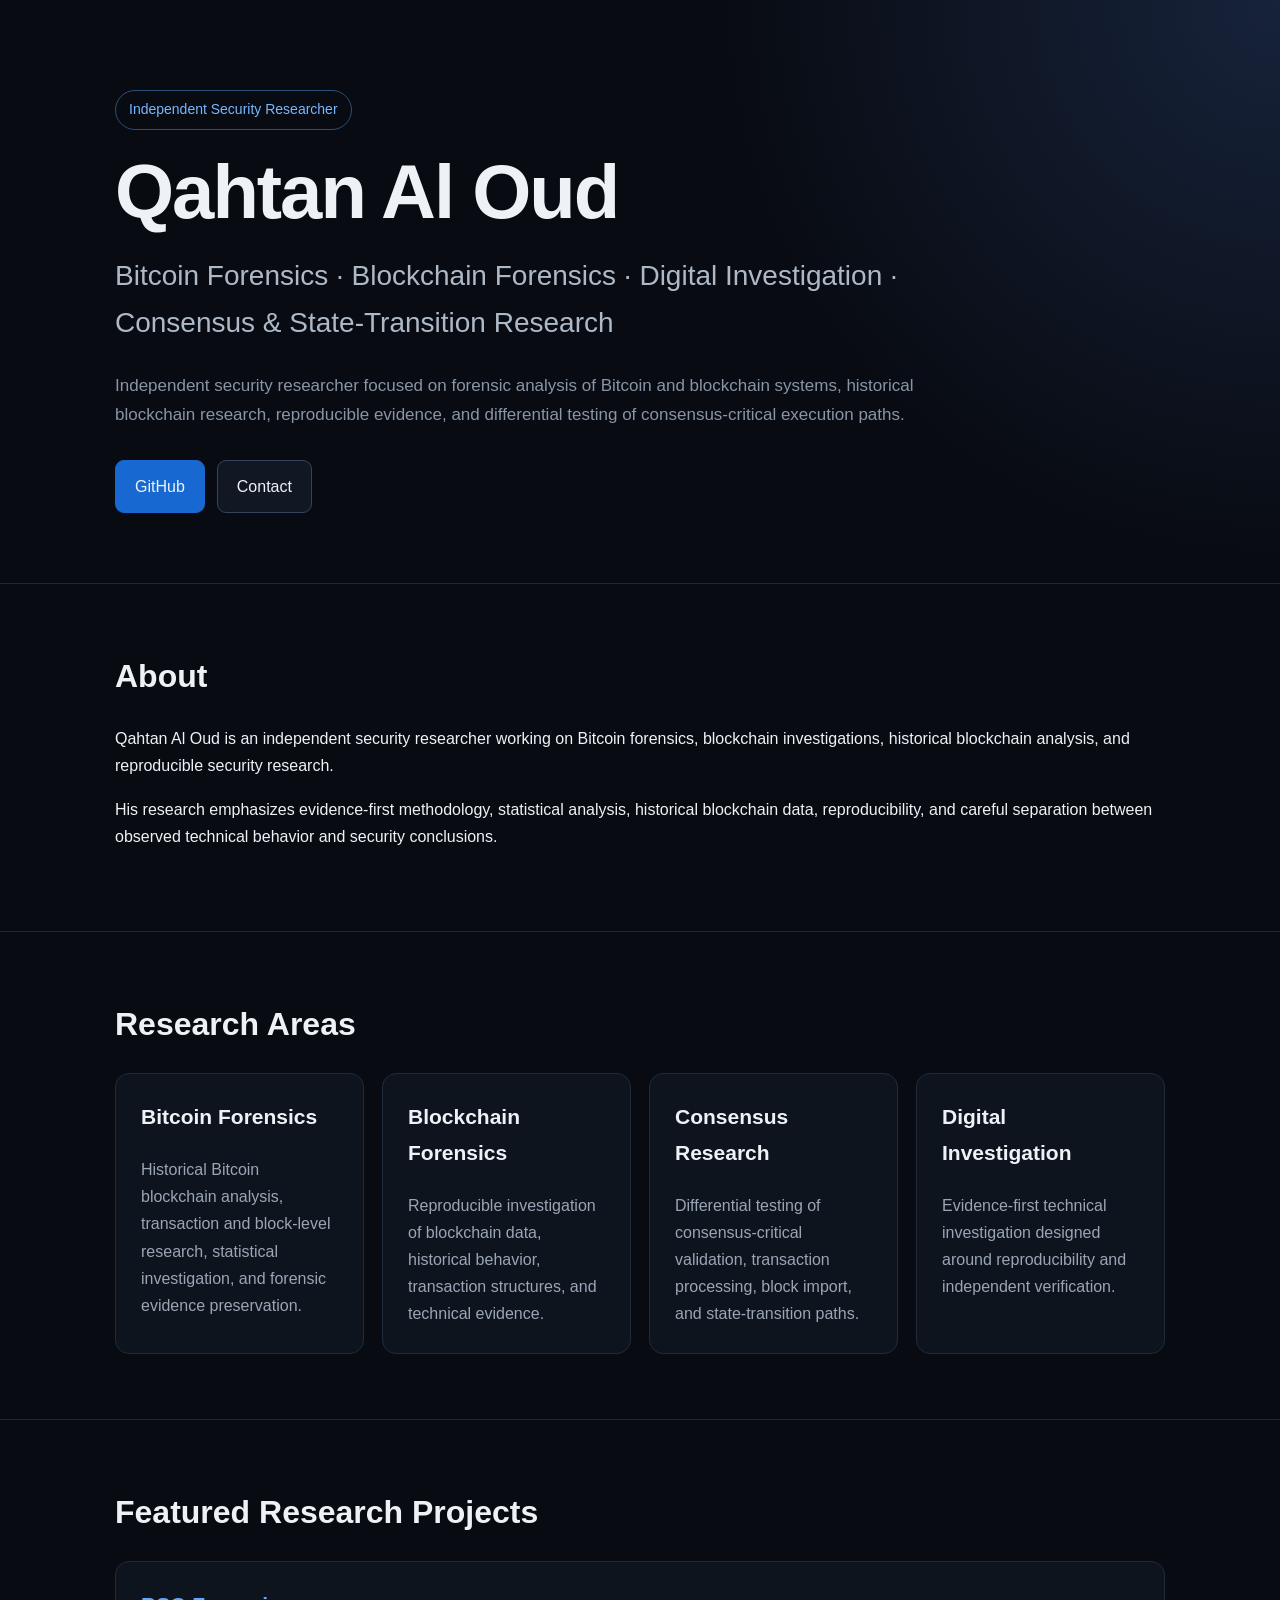
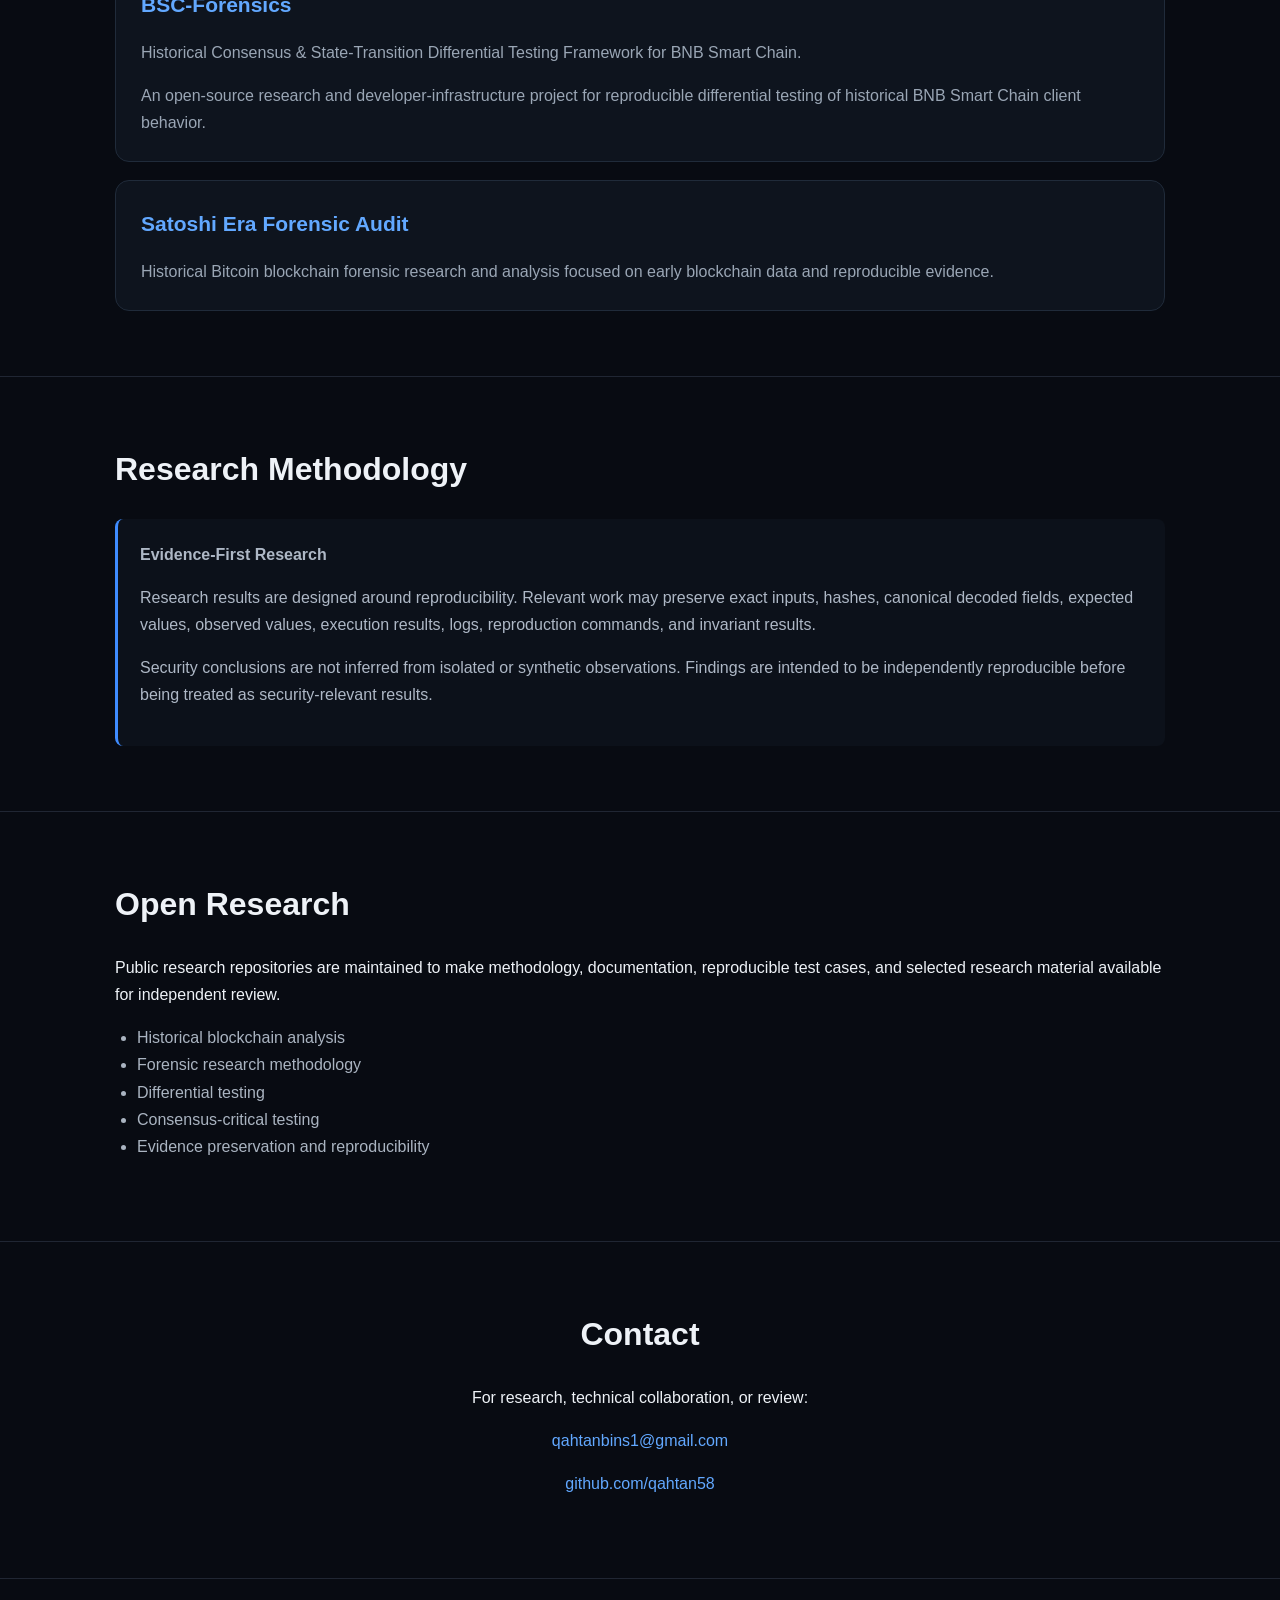
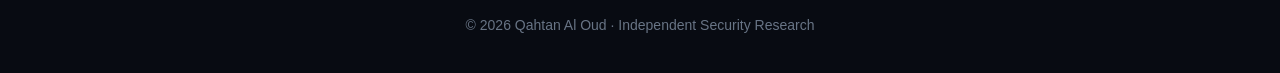
==== index.html @ cbed6f01 "Create index.html" ====
<!DOCTYPE html>
<html lang="en">
<head>
  <meta charset="UTF-8">
  <meta name="viewport" content="width=device-width, initial-scale=1.0">

  <title>Qahtan Al Oud | Independent Security Researcher</title>

  <meta name="description" content="Qahtan Al Oud is an independent security researcher focused on Bitcoin forensics, blockchain investigations, historical blockchain analysis, and consensus and state-transition research.">

  <meta name="author" content="Qahtan Al Oud">

  <link rel="canonical" href="https://qahtan58.github.io/">

  <meta property="og:title" content="Qahtan Al Oud | Security Researcher">
  <meta property="og:description" content="Independent security researcher focused on Bitcoin and blockchain forensics, historical blockchain analysis, and consensus research.">
  <meta property="og:type" content="profile">
  <meta property="og:url" content="https://qahtan58.github.io/">

  <script type="application/ld+json">
  {
    "@context": "https://schema.org",
    "@type": "ProfilePage",
    "mainEntity": {
      "@type": "Person",
      "name": "Qahtan Al Oud",
      "alternateName": "Qahtan Al Oud",
      "jobTitle": "Independent Security Researcher",
      "description": "Independent security researcher focused on Bitcoin forensics, blockchain investigations, historical blockchain analysis, and consensus and state-transition research.",
      "url": "https://qahtan58.github.io/",
      "email": "mailto:qahtanbins1@gmail.com",
      "sameAs": [
        "https://github.com/qahtan58"
      ]
    }
  }
  </script>

  <style>
    * {
      box-sizing: border-box;
    }

    html {
      scroll-behavior: smooth;
    }

    body {
      margin: 0;
      font-family: Arial, Helvetica, sans-serif;
      background: #080b12;
      color: #eef2f7;
      line-height: 1.7;
    }

    a {
      color: #62a8ff;
      text-decoration: none;
    }

    a:hover {
      text-decoration: underline;
    }

    .container {
      width: min(1050px, 92%);
      margin: auto;
    }

    header {
      padding: 90px 0 70px;
      border-bottom: 1px solid #202633;
      background:
        radial-gradient(circle at top right, #17233b 0, transparent 40%),
        #080b12;
    }

    .tag {
      display: inline-block;
      padding: 7px 13px;
      border: 1px solid #2d4f77;
      border-radius: 999px;
      color: #78b7ff;
      font-size: 14px;
      margin-bottom: 22px;
    }

    h1 {
      font-size: clamp(42px, 8vw, 76px);
      line-height: 1.05;
      margin: 0 0 20px;
      letter-spacing: -2px;
    }

    .subtitle {
      font-size: clamp(20px, 3vw, 28px);
      color: #aeb9c8;
      max-width: 850px;
      margin-bottom: 25px;
    }

    .intro {
      max-width: 800px;
      color: #8995a6;
      font-size: 17px;
    }

    .buttons {
      display: flex;
      flex-wrap: wrap;
      gap: 12px;
      margin-top: 30px;
    }

    .button {
      display: inline-block;
      padding: 12px 19px;
      border-radius: 9px;
      border: 1px solid #34445b;
      background: #111824;
      color: #eef2f7;
      text-decoration: none;
    }

    .button.primary {
      background: #1769d1;
      border-color: #1769d1;
    }

    section {
      padding: 65px 0;
      border-bottom: 1px solid #202633;
    }

    h2 {
      font-size: 32px;
      margin-top: 0;
      margin-bottom: 22px;
    }

    .grid {
      display: grid;
      grid-template-columns: repeat(auto-fit, minmax(240px, 1fr));
      gap: 18px;
    }

    .card {
      background: #0e141e;
      border: 1px solid #202b3a;
      border-radius: 14px;
      padding: 25px;
    }

    .card h3 {
      margin-top: 0;
      font-size: 21px;
    }

    .card p {
      color: #9aa6b5;
      margin-bottom: 0;
    }

    .project {
      margin-bottom: 18px;
    }

    .project:last-child {
      margin-bottom: 0;
    }

    .project h3 {
      margin-bottom: 7px;
    }

    .project p {
      color: #9aa6b5;
    }

    ul {
      color: #aab4c1;
      padding-left: 22px;
    }

    .methodology {
      background: #0c111a;
      border-left: 3px solid #3f8cff;
      padding: 22px;
      border-radius: 8px;
      color: #aeb8c6;
    }

    .contact {
      text-align: center;
    }

    footer {
      padding: 35px 0;
      text-align: center;
      color: #687485;
      font-size: 14px;
    }

    @media (max-width: 600px) {
      header {
        padding: 65px 0 50px;
      }

      section {
        padding: 48px 0;
      }

      h2 {
        font-size: 27px;
      }
    }
  </style>
</head>

<body>

<header>
  <div class="container">

    <span class="tag">Independent Security Researcher</span>

    <h1>Qahtan Al Oud</h1>

    <div class="subtitle">
      Bitcoin Forensics · Blockchain Forensics · Digital Investigation
      · Consensus & State-Transition Research
    </div>

    <p class="intro">
      Independent security researcher focused on forensic analysis of
      Bitcoin and blockchain systems, historical blockchain research,
      reproducible evidence, and differential testing of
      consensus-critical execution paths.
    </p>

    <div class="buttons">
      <a class="button primary"
         href="https://github.com/qahtan58"
         target="_blank">
        GitHub
      </a>

      <a class="button"
         href="mailto:qahtanbins1@gmail.com">
        Contact
      </a>
    </div>

  </div>
</header>

<section>
  <div class="container">

    <h2>About</h2>

    <p>
      Qahtan Al Oud is an independent security researcher working on
      Bitcoin forensics, blockchain investigations, historical blockchain
      analysis, and reproducible security research.
    </p>

    <p>
      His research emphasizes evidence-first methodology, statistical
      analysis, historical blockchain data, reproducibility, and careful
      separation between observed technical behavior and security
      conclusions.
    </p>

  </div>
</section>

<section>
  <div class="container">

    <h2>Research Areas</h2>

    <div class="grid">

      <div class="card">
        <h3>Bitcoin Forensics</h3>
        <p>
          Historical Bitcoin blockchain analysis, transaction and
          block-level research, statistical investigation, and forensic
          evidence preservation.
        </p>
      </div>

      <div class="card">
        <h3>Blockchain Forensics</h3>
        <p>
          Reproducible investigation of blockchain data, historical
          behavior, transaction structures, and technical evidence.
        </p>
      </div>

      <div class="card">
        <h3>Consensus Research</h3>
        <p>
          Differential testing of consensus-critical validation,
          transaction processing, block import, and state-transition paths.
        </p>
      </div>

      <div class="card">
        <h3>Digital Investigation</h3>
        <p>
          Evidence-first technical investigation designed around
          reproducibility and independent verification.
        </p>
      </div>

    </div>

  </div>
</section>

<section>
  <div class="container">

    <h2>Featured Research Projects</h2>

    <div class="card project">
      <h3>
        <a href="https://github.com/qahtan58/BSC-Forensics"
           target="_blank">
          BSC-Forensics
        </a>
      </h3>

      <p>
        Historical Consensus & State-Transition Differential Testing
        Framework for BNB Smart Chain.
      </p>

      <p>
        An open-source research and developer-infrastructure project for
        reproducible differential testing of historical BNB Smart Chain
        client behavior.
      </p>
    </div>

    <div class="card project">
      <h3>
        <a href="https://github.com/qahtan58/satoshi-era-forensic-audit"
           target="_blank">
          Satoshi Era Forensic Audit
        </a>
      </h3>

      <p>
        Historical Bitcoin blockchain forensic research and analysis
        focused on early blockchain data and reproducible evidence.
      </p>
    </div>

  </div>
</section>

<section>
  <div class="container">

    <h2>Research Methodology</h2>

    <div class="methodology">
      <strong>Evidence-First Research</strong>

      <p>
        Research results are designed around reproducibility. Relevant
        work may preserve exact inputs, hashes, canonical decoded fields,
        expected values, observed values, execution results, logs,
        reproduction commands, and invariant results.
      </p>

      <p>
        Security conclusions are not inferred from isolated or synthetic
        observations. Findings are intended to be independently
        reproducible before being treated as security-relevant results.
      </p>
    </div>

  </div>
</section>

<section>
  <div class="container">

    <h2>Open Research</h2>

    <p>
      Public research repositories are maintained to make methodology,
      documentation, reproducible test cases, and selected research
      material available for independent review.
    </p>

    <ul>
      <li>Historical blockchain analysis</li>
      <li>Forensic research methodology</li>
      <li>Differential testing</li>
      <li>Consensus-critical testing</li>
      <li>Evidence preservation and reproducibility</li>
    </ul>

  </div>
</section>

<section>
  <div class="container contact">

    <h2>Contact</h2>

    <p>
      For research, technical collaboration, or review:
    </p>

    <p>
      <a href="mailto:qahtanbins1@gmail.com">
        qahtanbins1@gmail.com
      </a>
    </p>

    <p>
      <a href="https://github.com/qahtan58" target="_blank">
        github.com/qahtan58
      </a>
    </p>

  </div>
</section>

<footer>
  © 2026 Qahtan Al Oud · Independent Security Research
</footer>

</body>
</html>
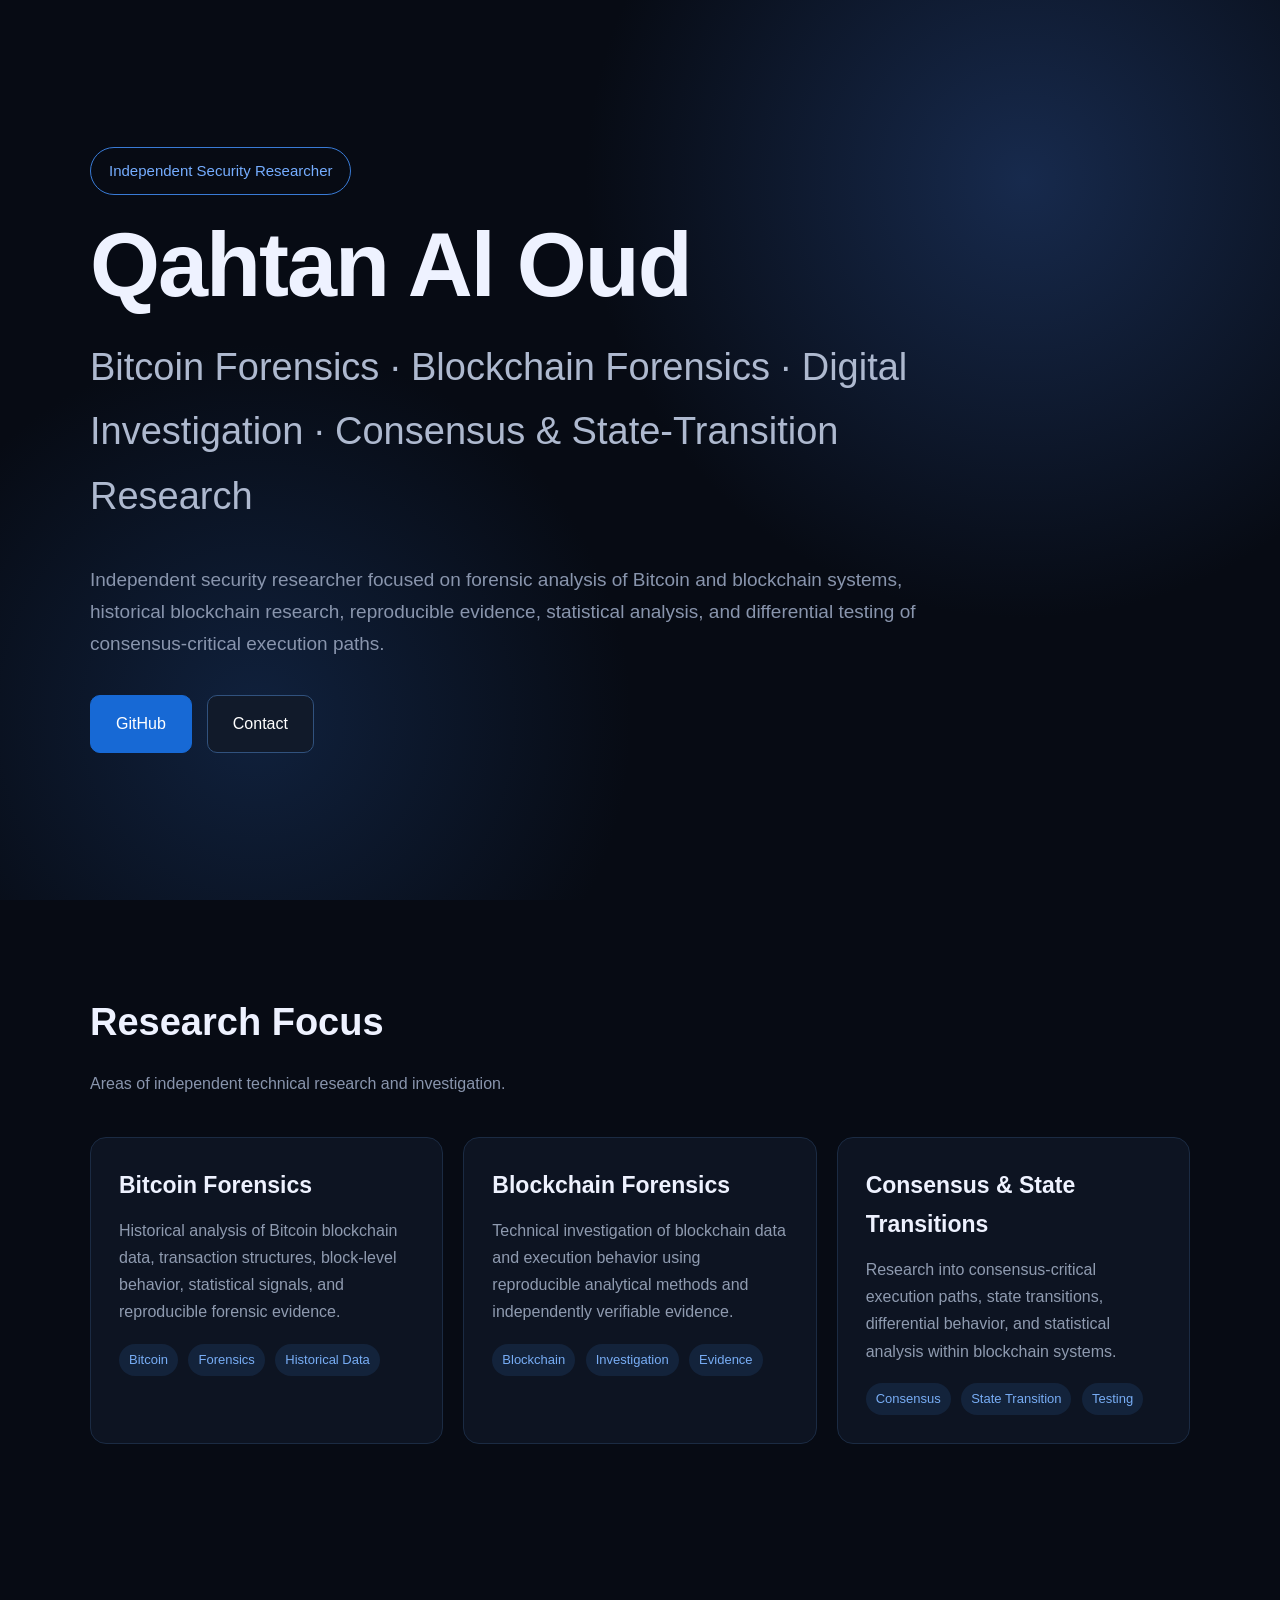
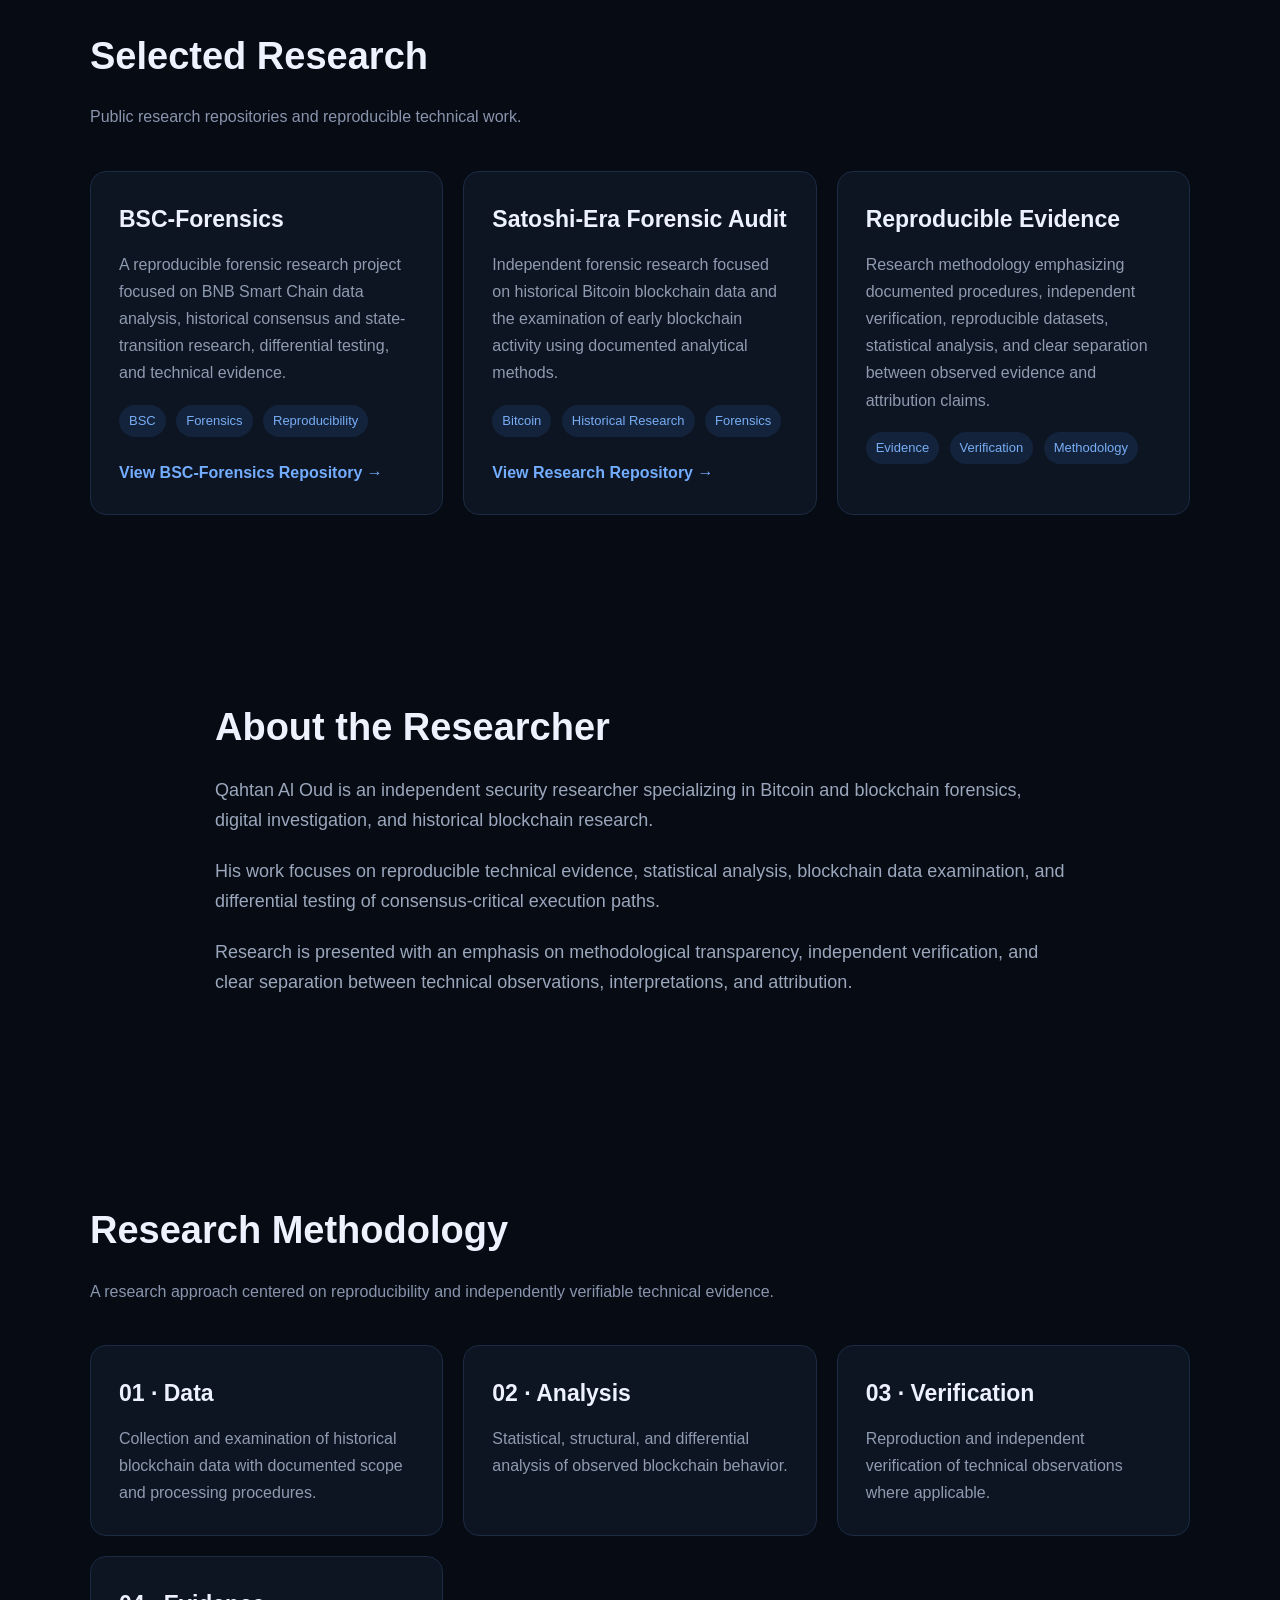
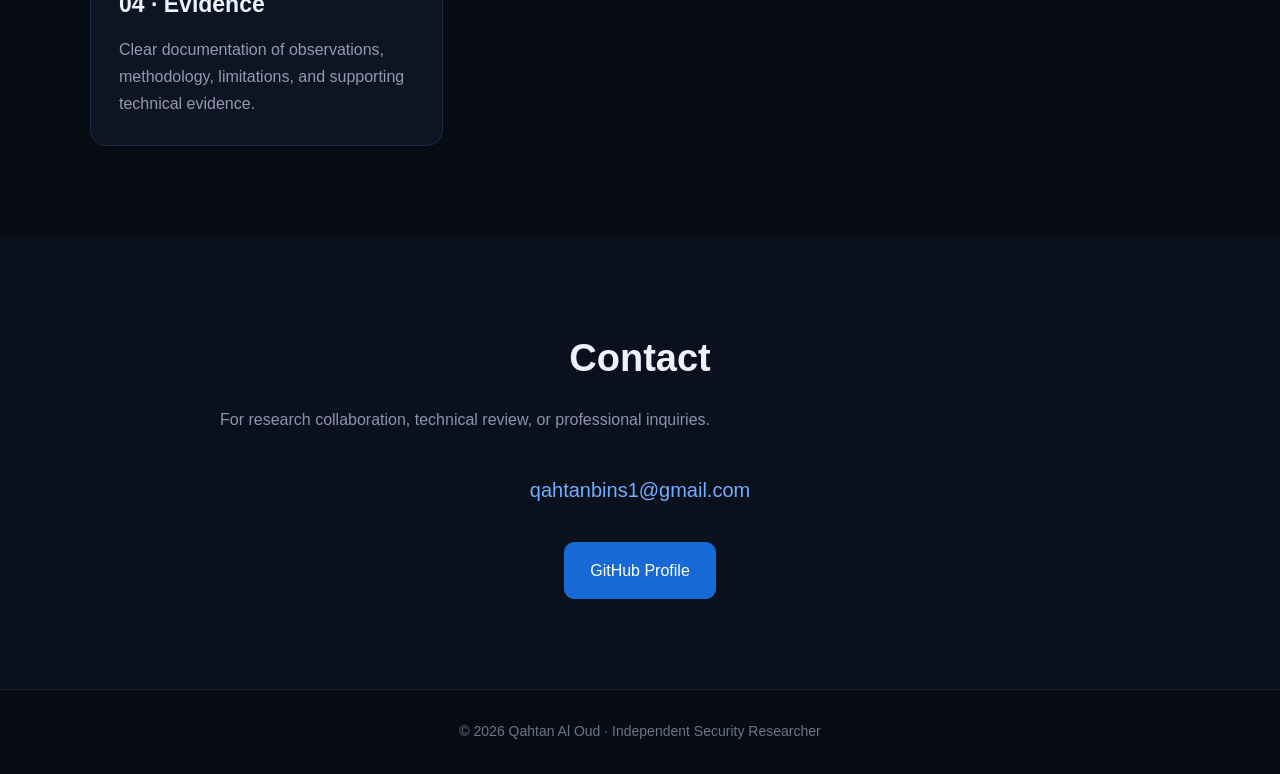
==== commit 8ec82c83: "Update index.html" ====
--- a/index.html
+++ b/index.html
@@ -1,441 +1,797 @@
 <!DOCTYPE html>
 <html lang="en">
 <head>
-  <meta charset="UTF-8">
-  <meta name="viewport" content="width=device-width, initial-scale=1.0">
-
-  <title>Qahtan Al Oud | Independent Security Researcher</title>
-
-  <meta name="description" content="Qahtan Al Oud is an independent security researcher focused on Bitcoin forensics, blockchain investigations, historical blockchain analysis, and consensus and state-transition research.">
-
-  <meta name="author" content="Qahtan Al Oud">
-
-  <link rel="canonical" href="https://qahtan58.github.io/">
-
-  <meta property="og:title" content="Qahtan Al Oud | Security Researcher">
-  <meta property="og:description" content="Independent security researcher focused on Bitcoin and blockchain forensics, historical blockchain analysis, and consensus research.">
-  <meta property="og:type" content="profile">
-  <meta property="og:url" content="https://qahtan58.github.io/">
-
-  <script type="application/ld+json">
-  {
-    "@context": "https://schema.org",
-    "@type": "ProfilePage",
-    "mainEntity": {
-      "@type": "Person",
-      "name": "Qahtan Al Oud",
-      "alternateName": "Qahtan Al Oud",
-      "jobTitle": "Independent Security Researcher",
-      "description": "Independent security researcher focused on Bitcoin forensics, blockchain investigations, historical blockchain analysis, and consensus and state-transition research.",
-      "url": "https://qahtan58.github.io/",
-      "email": "mailto:qahtanbins1@gmail.com",
-      "sameAs": [
-        "https://github.com/qahtan58"
-      ]
+<meta charset="UTF-8">
+<meta name="viewport" content="width=device-width, initial-scale=1.0">
+
+<title>Qahtan Al Oud | Independent Security Researcher</title>
+
+<meta name="description"
+content="Qahtan Al Oud is an independent security researcher focused on Bitcoin forensics, blockchain forensics, digital investigation, historical blockchain research, reproducible evidence, and consensus-critical analysis.">
+
+<meta name="keywords"
+content="Qahtan Al Oud, Qahtan, Bitcoin forensics, blockchain forensics, Bitcoin research, blockchain investigation, BSC forensics, digital investigation, security researcher">
+
+<meta name="author" content="Qahtan Al Oud">
+
+<link rel="canonical" href="https://qahtan58.github.io/">
+
+<meta property="og:title"
+content="Qahtan Al Oud | Independent Security Researcher">
+
+<meta property="og:description"
+content="Bitcoin Forensics · Blockchain Forensics · Digital Investigation · Consensus & State-Transition Research">
+
+<meta property="og:type" content="profile">
+
+<meta property="og:url"
+content="https://qahtan58.github.io/">
+
+<meta name="twitter:card" content="summary">
+
+<style>
+
+* {
+    box-sizing: border-box;
+    margin: 0;
+    padding: 0;
+}
+
+html {
+    scroll-behavior: smooth;
+}
+
+body {
+    font-family: Arial, Helvetica, sans-serif;
+    background: #070b14;
+    color: #eef2ff;
+    line-height: 1.7;
+}
+
+a {
+    color: inherit;
+}
+
+.container {
+    width: min(1100px, 92%);
+    margin: auto;
+}
+
+/* HERO */
+
+header {
+    min-height: 100vh;
+    display: flex;
+    align-items: center;
+
+    background:
+        radial-gradient(
+            circle at 80% 20%,
+            #172a4d 0%,
+            transparent 35%
+        ),
+        radial-gradient(
+            circle at 20% 80%,
+            #10213d 0%,
+            transparent 30%
+        ),
+        #070b14;
+}
+
+.badge {
+    display: inline-block;
+
+    padding: 10px 18px;
+
+    border: 1px solid #397bd6;
+    border-radius: 30px;
+
+    color: #75adff;
+
+    margin-bottom: 25px;
+
+    font-size: 15px;
+}
+
+h1 {
+    font-size: clamp(48px, 9vw, 90px);
+    line-height: 1;
+    margin-bottom: 25px;
+    letter-spacing: -2px;
+}
+
+.hero-title {
+    font-size: clamp(22px, 4vw, 38px);
+    color: #aeb9cf;
+    max-width: 900px;
+    margin-bottom: 35px;
+}
+
+.hero-text {
+    font-size: 19px;
+    color: #8995ad;
+    max-width: 850px;
+}
+
+.buttons {
+    display: flex;
+    gap: 15px;
+    margin-top: 35px;
+    flex-wrap: wrap;
+}
+
+.btn {
+    display: inline-block;
+
+    text-decoration: none;
+
+    padding: 14px 25px;
+
+    border-radius: 10px;
+
+    border: 1px solid #31527e;
+
+    color: white;
+
+    background: #111a2a;
+
+    transition: 0.2s;
+}
+
+.btn:hover {
+    transform: translateY(-2px);
+    border-color: #4d8fe8;
+}
+
+.btn.primary {
+    background: #1769d5;
+    border-color: #1769d5;
+}
+
+/* SECTIONS */
+
+section {
+    padding: 90px 0;
+}
+
+.section-title {
+    font-size: 38px;
+    margin-bottom: 15px;
+}
+
+.section-subtitle {
+    color: #8995ad;
+    margin-bottom: 40px;
+    max-width: 750px;
+}
+
+/* GRID */
+
+.grid {
+    display: grid;
+
+    grid-template-columns:
+        repeat(auto-fit, minmax(280px, 1fr));
+
+    gap: 20px;
+}
+
+.card {
+    background: #0d1422;
+
+    border: 1px solid #1b2b43;
+
+    border-radius: 16px;
+
+    padding: 28px;
+
+    transition: 0.2s;
+}
+
+.card:hover {
+    border-color: #315f9d;
+    transform: translateY(-3px);
+}
+
+.card h3 {
+    font-size: 23px;
+    margin-bottom: 12px;
+}
+
+.card p {
+    color: #8f9bb0;
+}
+
+.tag {
+    display: inline-block;
+
+    margin-top: 18px;
+    margin-right: 6px;
+
+    padding: 5px 10px;
+
+    border-radius: 20px;
+
+    background: #13233b;
+
+    color: #78adf5;
+
+    font-size: 13px;
+}
+
+/* PROFILE */
+
+.profile {
+    max-width: 850px;
+}
+
+.profile p {
+    color: #9ba7bc;
+
+    font-size: 18px;
+
+    margin-bottom: 20px;
+}
+
+/* PROJECT LINKS */
+
+.project-link {
+    display: inline-block;
+
+    margin-top: 22px;
+
+    color: #73adff;
+
+    text-decoration: none;
+
+    font-weight: bold;
+}
+
+.project-link:hover {
+    text-decoration: underline;
+}
+
+/* CONTACT */
+
+.contact {
+    text-align: center;
+
+    background: #0a101c;
+}
+
+.email {
+    color: #73adff;
+
+    font-size: 20px;
+
+    text-decoration: none;
+}
+
+.email:hover {
+    text-decoration: underline;
+}
+
+/* FOOTER */
+
+footer {
+    text-align: center;
+
+    padding: 30px;
+
+    color: #68758b;
+
+    border-top: 1px solid #172235;
+
+    font-size: 14px;
+}
+
+/* MOBILE */
+
+@media (max-width: 600px) {
+
+    section {
+        padding: 65px 0;
     }
-  }
-  </script>
-
-  <style>
-    * {
-      box-sizing: border-box;
+
+    h1 {
+        font-size: 52px;
     }
 
-    html {
-      scroll-behavior: smooth;
+    .hero-text {
+        font-size: 17px;
     }
 
-    body {
-      margin: 0;
-      font-family: Arial, Helvetica, sans-serif;
-      background: #080b12;
-      color: #eef2f7;
-      line-height: 1.7;
+    .hero-title {
+        font-size: 23px;
     }
 
-    a {
-      color: #62a8ff;
-      text-decoration: none;
-    }
-
-    a:hover {
-      text-decoration: underline;
-    }
-
-    .container {
-      width: min(1050px, 92%);
-      margin: auto;
-    }
-
-    header {
-      padding: 90px 0 70px;
-      border-bottom: 1px solid #202633;
-      background:
-        radial-gradient(circle at top right, #17233b 0, transparent 40%),
-        #080b12;
-    }
-
-    .tag {
-      display: inline-block;
-      padding: 7px 13px;
-      border: 1px solid #2d4f77;
-      border-radius: 999px;
-      color: #78b7ff;
-      font-size: 14px;
-      margin-bottom: 22px;
-    }
-
-    h1 {
-      font-size: clamp(42px, 8vw, 76px);
-      line-height: 1.05;
-      margin: 0 0 20px;
-      letter-spacing: -2px;
-    }
-
-    .subtitle {
-      font-size: clamp(20px, 3vw, 28px);
-      color: #aeb9c8;
-      max-width: 850px;
-      margin-bottom: 25px;
-    }
-
-    .intro {
-      max-width: 800px;
-      color: #8995a6;
-      font-size: 17px;
-    }
-
-    .buttons {
-      display: flex;
-      flex-wrap: wrap;
-      gap: 12px;
-      margin-top: 30px;
-    }
-
-    .button {
-      display: inline-block;
-      padding: 12px 19px;
-      border-radius: 9px;
-      border: 1px solid #34445b;
-      background: #111824;
-      color: #eef2f7;
-      text-decoration: none;
-    }
-
-    .button.primary {
-      background: #1769d1;
-      border-color: #1769d1;
-    }
-
-    section {
-      padding: 65px 0;
-      border-bottom: 1px solid #202633;
-    }
-
-    h2 {
-      font-size: 32px;
-      margin-top: 0;
-      margin-bottom: 22px;
-    }
-
-    .grid {
-      display: grid;
-      grid-template-columns: repeat(auto-fit, minmax(240px, 1fr));
-      gap: 18px;
-    }
-
-    .card {
-      background: #0e141e;
-      border: 1px solid #202b3a;
-      border-radius: 14px;
-      padding: 25px;
-    }
-
-    .card h3 {
-      margin-top: 0;
-      font-size: 21px;
-    }
-
-    .card p {
-      color: #9aa6b5;
-      margin-bottom: 0;
-    }
-
-    .project {
-      margin-bottom: 18px;
-    }
-
-    .project:last-child {
-      margin-bottom: 0;
-    }
-
-    .project h3 {
-      margin-bottom: 7px;
-    }
-
-    .project p {
-      color: #9aa6b5;
-    }
-
-    ul {
-      color: #aab4c1;
-      padding-left: 22px;
-    }
-
-    .methodology {
-      background: #0c111a;
-      border-left: 3px solid #3f8cff;
-      padding: 22px;
-      border-radius: 8px;
-      color: #aeb8c6;
-    }
-
-    .contact {
-      text-align: center;
-    }
-
-    footer {
-      padding: 35px 0;
-      text-align: center;
-      color: #687485;
-      font-size: 14px;
-    }
-
-    @media (max-width: 600px) {
-      header {
-        padding: 65px 0 50px;
-      }
-
-      section {
-        padding: 48px 0;
-      }
-
-      h2 {
-        font-size: 27px;
-      }
-    }
-  </style>
+}
+
+</style>
+
+<!-- Structured data for search engines -->
+<script type="application/ld+json">
+{
+  "@context": "https://schema.org",
+  "@type": "Person",
+  "name": "Qahtan Al Oud",
+  "url": "https://qahtan58.github.io/",
+  "email": "mailto:qahtanbins1@gmail.com",
+  "jobTitle": "Independent Security Researcher",
+  "description": "Independent security researcher focused on Bitcoin and blockchain forensics, digital investigation, historical blockchain research, reproducible evidence, and consensus-critical analysis.",
+  "sameAs": [
+    "https://github.com/qahtan58"
+  ],
+  "knowsAbout": [
+    "Bitcoin Forensics",
+    "Blockchain Forensics",
+    "Digital Investigation",
+    "Blockchain Research",
+    "Consensus Analysis",
+    "State Transition Analysis",
+    "Statistical Analysis",
+    "Reproducible Research"
+  ]
+}
+</script>
+
 </head>
 
 <body>
 
+
+<!-- HERO -->
+
 <header>
-  <div class="container">
-
-    <span class="tag">Independent Security Researcher</span>
-
-    <h1>Qahtan Al Oud</h1>
-
-    <div class="subtitle">
-      Bitcoin Forensics · Blockchain Forensics · Digital Investigation
-      · Consensus & State-Transition Research
-    </div>
-
-    <p class="intro">
-      Independent security researcher focused on forensic analysis of
-      Bitcoin and blockchain systems, historical blockchain research,
-      reproducible evidence, and differential testing of
-      consensus-critical execution paths.
-    </p>
-
-    <div class="buttons">
-      <a class="button primary"
-         href="https://github.com/qahtan58"
-         target="_blank">
-        GitHub
-      </a>
-
-      <a class="button"
-         href="mailto:qahtanbins1@gmail.com">
-        Contact
-      </a>
-    </div>
-
-  </div>
+
+<div class="container">
+
+<span class="badge">
+Independent Security Researcher
+</span>
+
+<h1>
+Qahtan Al Oud
+</h1>
+
+<div class="hero-title">
+
+Bitcoin Forensics · Blockchain Forensics ·
+Digital Investigation · Consensus & State-Transition Research
+
+</div>
+
+<p class="hero-text">
+
+Independent security researcher focused on forensic analysis
+of Bitcoin and blockchain systems, historical blockchain research,
+reproducible evidence, statistical analysis, and differential
+testing of consensus-critical execution paths.
+
+</p>
+
+<div class="buttons">
+
+<a
+class="btn primary"
+href="https://github.com/qahtan58"
+target="_blank"
+rel="noopener">
+GitHub
+</a>
+
+<a
+class="btn"
+href="mailto:qahtanbins1@gmail.com">
+Contact
+</a>
+
+</div>
+
+</div>
+
 </header>
 
+
+<!-- RESEARCH FOCUS -->
+
 <section>
-  <div class="container">
-
-    <h2>About</h2>
-
-    <p>
-      Qahtan Al Oud is an independent security researcher working on
-      Bitcoin forensics, blockchain investigations, historical blockchain
-      analysis, and reproducible security research.
-    </p>
-
-    <p>
-      His research emphasizes evidence-first methodology, statistical
-      analysis, historical blockchain data, reproducibility, and careful
-      separation between observed technical behavior and security
-      conclusions.
-    </p>
-
-  </div>
+
+<div class="container">
+
+<h2 class="section-title">
+Research Focus
+</h2>
+
+<p class="section-subtitle">
+
+Areas of independent technical research and investigation.
+
+</p>
+
+
+<div class="grid">
+
+
+<div class="card">
+
+<h3>
+Bitcoin Forensics
+</h3>
+
+<p>
+
+Historical analysis of Bitcoin blockchain data,
+transaction structures, block-level behavior,
+statistical signals, and reproducible forensic evidence.
+
+</p>
+
+<span class="tag">Bitcoin</span>
+<span class="tag">Forensics</span>
+<span class="tag">Historical Data</span>
+
+</div>
+
+
+<div class="card">
+
+<h3>
+Blockchain Forensics
+</h3>
+
+<p>
+
+Technical investigation of blockchain data and execution
+behavior using reproducible analytical methods and
+independently verifiable evidence.
+
+</p>
+
+<span class="tag">Blockchain</span>
+<span class="tag">Investigation</span>
+<span class="tag">Evidence</span>
+
+</div>
+
+
+<div class="card">
+
+<h3>
+Consensus & State Transitions
+</h3>
+
+<p>
+
+Research into consensus-critical execution paths,
+state transitions, differential behavior, and
+statistical analysis within blockchain systems.
+
+</p>
+
+<span class="tag">Consensus</span>
+<span class="tag">State Transition</span>
+<span class="tag">Testing</span>
+
+</div>
+
+
+</div>
+
+</div>
+
 </section>
 
+
+<!-- SELECTED RESEARCH -->
+
 <section>
-  <div class="container">
-
-    <h2>Research Areas</h2>
-
-    <div class="grid">
-
-      <div class="card">
-        <h3>Bitcoin Forensics</h3>
-        <p>
-          Historical Bitcoin blockchain analysis, transaction and
-          block-level research, statistical investigation, and forensic
-          evidence preservation.
-        </p>
-      </div>
-
-      <div class="card">
-        <h3>Blockchain Forensics</h3>
-        <p>
-          Reproducible investigation of blockchain data, historical
-          behavior, transaction structures, and technical evidence.
-        </p>
-      </div>
-
-      <div class="card">
-        <h3>Consensus Research</h3>
-        <p>
-          Differential testing of consensus-critical validation,
-          transaction processing, block import, and state-transition paths.
-        </p>
-      </div>
-
-      <div class="card">
-        <h3>Digital Investigation</h3>
-        <p>
-          Evidence-first technical investigation designed around
-          reproducibility and independent verification.
-        </p>
-      </div>
-
-    </div>
-
-  </div>
+
+<div class="container">
+
+<h2 class="section-title">
+Selected Research
+</h2>
+
+<p class="section-subtitle">
+
+Public research repositories and reproducible technical work.
+
+</p>
+
+
+<div class="grid">
+
+
+<!-- BSC -->
+
+<div class="card">
+
+<h3>
+BSC-Forensics
+</h3>
+
+<p>
+
+A reproducible forensic research project focused on
+BNB Smart Chain data analysis, historical consensus
+and state-transition research, differential testing,
+and technical evidence.
+
+</p>
+
+<span class="tag">BSC</span>
+<span class="tag">Forensics</span>
+<span class="tag">Reproducibility</span>
+
+<br>
+
+<a
+class="project-link"
+href="https://github.com/qahtan58/BSC-Forensics"
+target="_blank"
+rel="noopener">
+
+View BSC-Forensics Repository →
+
+</a>
+
+</div>
+
+
+<!-- SATOSHI ERA -->
+
+<div class="card">
+
+<h3>
+Satoshi-Era Forensic Audit
+</h3>
+
+<p>
+
+Independent forensic research focused on historical
+Bitcoin blockchain data and the examination of
+early blockchain activity using documented analytical
+methods.
+
+</p>
+
+<span class="tag">Bitcoin</span>
+<span class="tag">Historical Research</span>
+<span class="tag">Forensics</span>
+
+<br>
+
+<a
+class="project-link"
+href="https://github.com/qahtan58/satoshi-era-forensic-audit"
+target="_blank"
+rel="noopener">
+
+View Research Repository →
+
+</a>
+
+</div>
+
+
+<!-- REPRODUCIBILITY -->
+
+<div class="card">
+
+<h3>
+Reproducible Evidence
+</h3>
+
+<p>
+
+Research methodology emphasizing documented procedures,
+independent verification, reproducible datasets,
+statistical analysis, and clear separation between
+observed evidence and attribution claims.
+
+</p>
+
+<span class="tag">Evidence</span>
+<span class="tag">Verification</span>
+<span class="tag">Methodology</span>
+
+</div>
+
+
+</div>
+
+</div>
+
 </section>
 
+
+<!-- ABOUT -->
+
 <section>
-  <div class="container">
-
-    <h2>Featured Research Projects</h2>
-
-    <div class="card project">
-      <h3>
-        <a href="https://github.com/qahtan58/BSC-Forensics"
-           target="_blank">
-          BSC-Forensics
-        </a>
-      </h3>
-
-      <p>
-        Historical Consensus & State-Transition Differential Testing
-        Framework for BNB Smart Chain.
-      </p>
-
-      <p>
-        An open-source research and developer-infrastructure project for
-        reproducible differential testing of historical BNB Smart Chain
-        client behavior.
-      </p>
-    </div>
-
-    <div class="card project">
-      <h3>
-        <a href="https://github.com/qahtan58/satoshi-era-forensic-audit"
-           target="_blank">
-          Satoshi Era Forensic Audit
-        </a>
-      </h3>
-
-      <p>
-        Historical Bitcoin blockchain forensic research and analysis
-        focused on early blockchain data and reproducible evidence.
-      </p>
-    </div>
-
-  </div>
+
+<div class="container profile">
+
+<h2 class="section-title">
+About the Researcher
+</h2>
+
+<p>
+
+Qahtan Al Oud is an independent security researcher
+specializing in Bitcoin and blockchain forensics,
+digital investigation, and historical blockchain research.
+
+</p>
+
+<p>
+
+His work focuses on reproducible technical evidence,
+statistical analysis, blockchain data examination,
+and differential testing of consensus-critical
+execution paths.
+
+</p>
+
+<p>
+
+Research is presented with an emphasis on methodological
+transparency, independent verification, and clear
+separation between technical observations,
+interpretations, and attribution.
+
+</p>
+
+</div>
+
 </section>
 
+
+<!-- METHODOLOGY -->
+
 <section>
-  <div class="container">
-
-    <h2>Research Methodology</h2>
-
-    <div class="methodology">
-      <strong>Evidence-First Research</strong>
-
-      <p>
-        Research results are designed around reproducibility. Relevant
-        work may preserve exact inputs, hashes, canonical decoded fields,
-        expected values, observed values, execution results, logs,
-        reproduction commands, and invariant results.
-      </p>
-
-      <p>
-        Security conclusions are not inferred from isolated or synthetic
-        observations. Findings are intended to be independently
-        reproducible before being treated as security-relevant results.
-      </p>
-    </div>
-
-  </div>
+
+<div class="container">
+
+<h2 class="section-title">
+Research Methodology
+</h2>
+
+<p class="section-subtitle">
+
+A research approach centered on reproducibility
+and independently verifiable technical evidence.
+
+</p>
+
+
+<div class="grid">
+
+
+<div class="card">
+
+<h3>
+01 · Data
+</h3>
+
+<p>
+
+Collection and examination of historical blockchain
+data with documented scope and processing procedures.
+
+</p>
+
+</div>
+
+
+<div class="card">
+
+<h3>
+02 · Analysis
+</h3>
+
+<p>
+
+Statistical, structural, and differential analysis
+of observed blockchain behavior.
+
+</p>
+
+</div>
+
+
+<div class="card">
+
+<h3>
+03 · Verification
+</h3>
+
+<p>
+
+Reproduction and independent verification of
+technical observations where applicable.
+
+</p>
+
+</div>
+
+
+<div class="card">
+
+<h3>
+04 · Evidence
+</h3>
+
+<p>
+
+Clear documentation of observations, methodology,
+limitations, and supporting technical evidence.
+
+</p>
+
+</div>
+
+
+</div>
+
+</div>
+
 </section>
 
-<section>
-  <div class="container">
-
-    <h2>Open Research</h2>
-
-    <p>
-      Public research repositories are maintained to make methodology,
-      documentation, reproducible test cases, and selected research
-      material available for independent review.
-    </p>
-
-    <ul>
-      <li>Historical blockchain analysis</li>
-      <li>Forensic research methodology</li>
-      <li>Differential testing</li>
-      <li>Consensus-critical testing</li>
-      <li>Evidence preservation and reproducibility</li>
-    </ul>
-
-  </div>
+
+<!-- CONTACT -->
+
+<section class="contact">
+
+<div class="container">
+
+<h2 class="section-title">
+Contact
+</h2>
+
+<p class="section-subtitle">
+
+For research collaboration, technical review,
+or professional inquiries.
+
+</p>
+
+<a
+class="email"
+href="mailto:qahtanbins1@gmail.com">
+
+qahtanbins1@gmail.com
+
+</a>
+
+
+<div
+class="buttons"
+style="justify-content:center">
+
+<a
+class="btn primary"
+href="https://github.com/qahtan58"
+target="_blank"
+rel="noopener">
+
+GitHub Profile
+
+</a>
+
+</div>
+
+</div>
+
 </section>
 
-<section>
-  <div class="container contact">
-
-    <h2>Contact</h2>
-
-    <p>
-      For research, technical collaboration, or review:
-    </p>
-
-    <p>
-      <a href="mailto:qahtanbins1@gmail.com">
-        qahtanbins1@gmail.com
-      </a>
-    </p>
-
-    <p>
-      <a href="https://github.com/qahtan58" target="_blank">
-        github.com/qahtan58
-      </a>
-    </p>
-
-  </div>
-</section>
 
 <footer>
-  © 2026 Qahtan Al Oud · Independent Security Research
+
+© 2026 Qahtan Al Oud · Independent Security Researcher
+
 </footer>
+
 
 </body>
 </html>
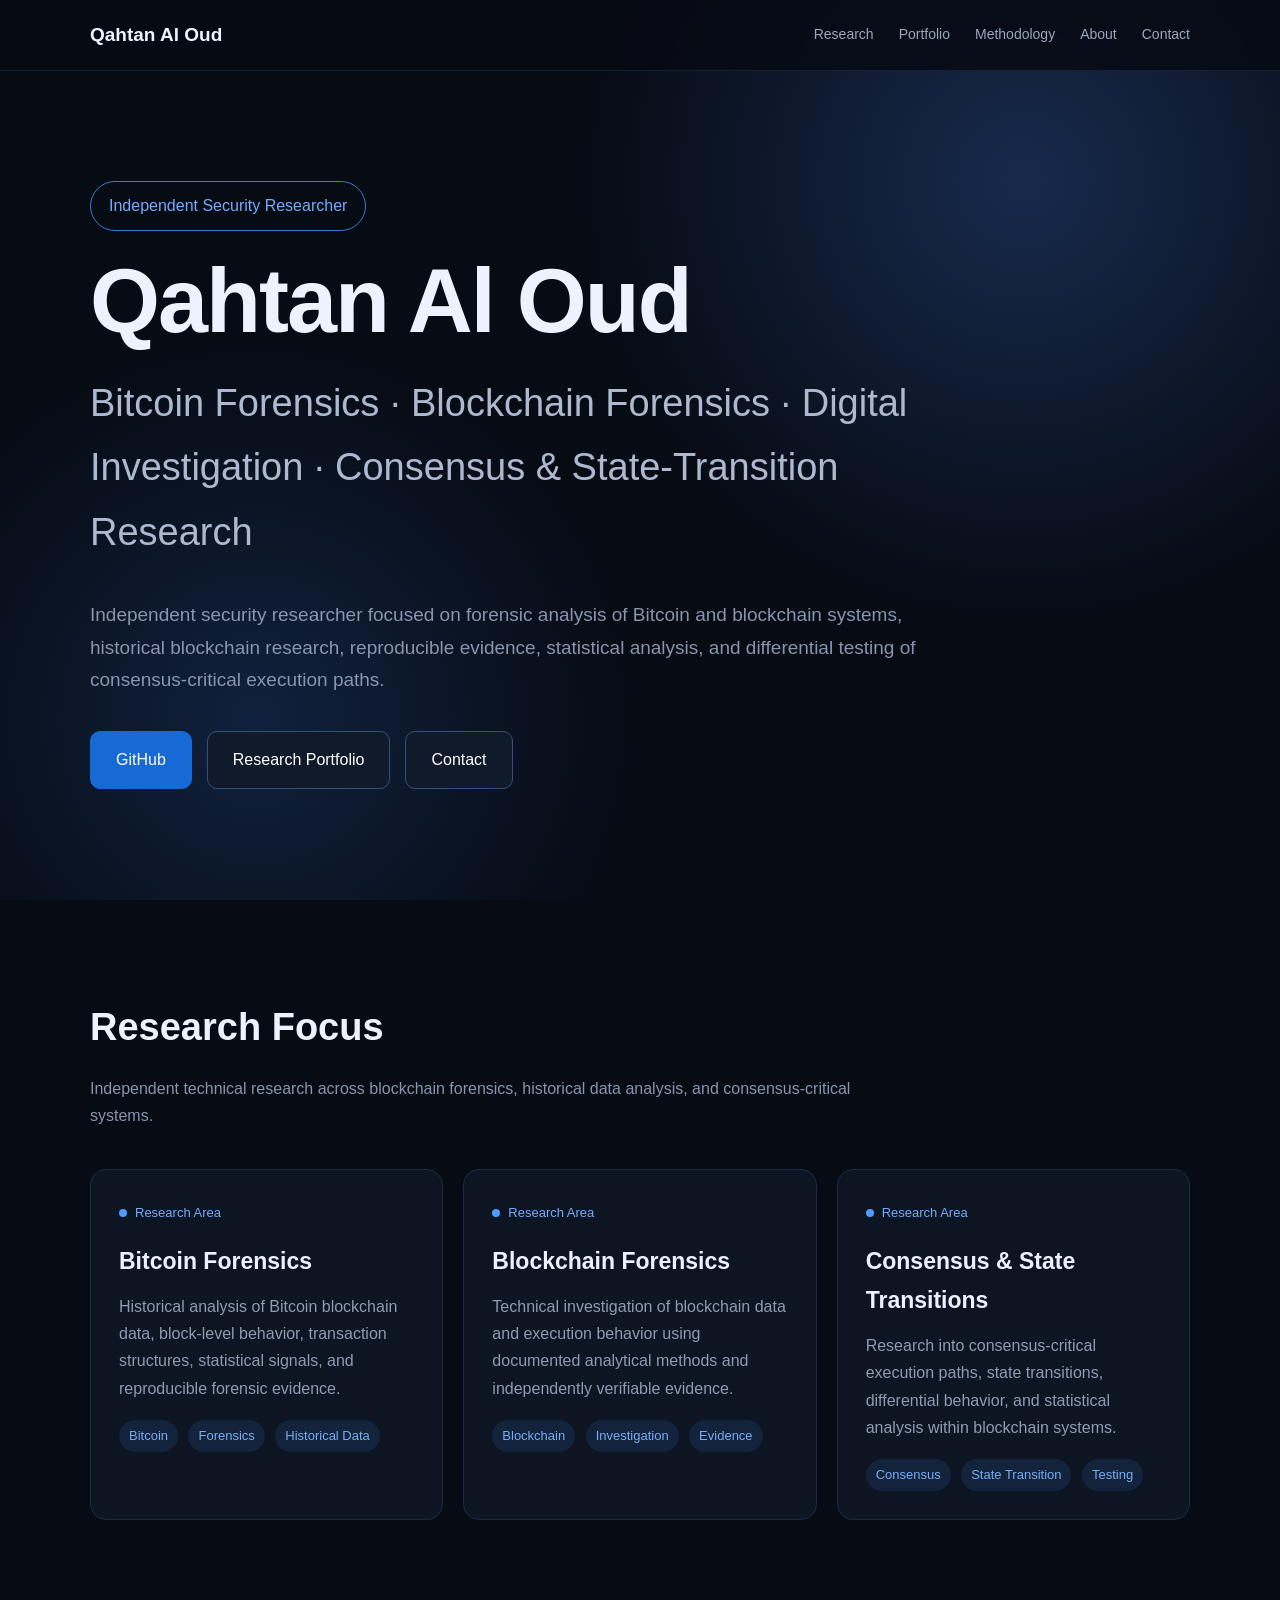
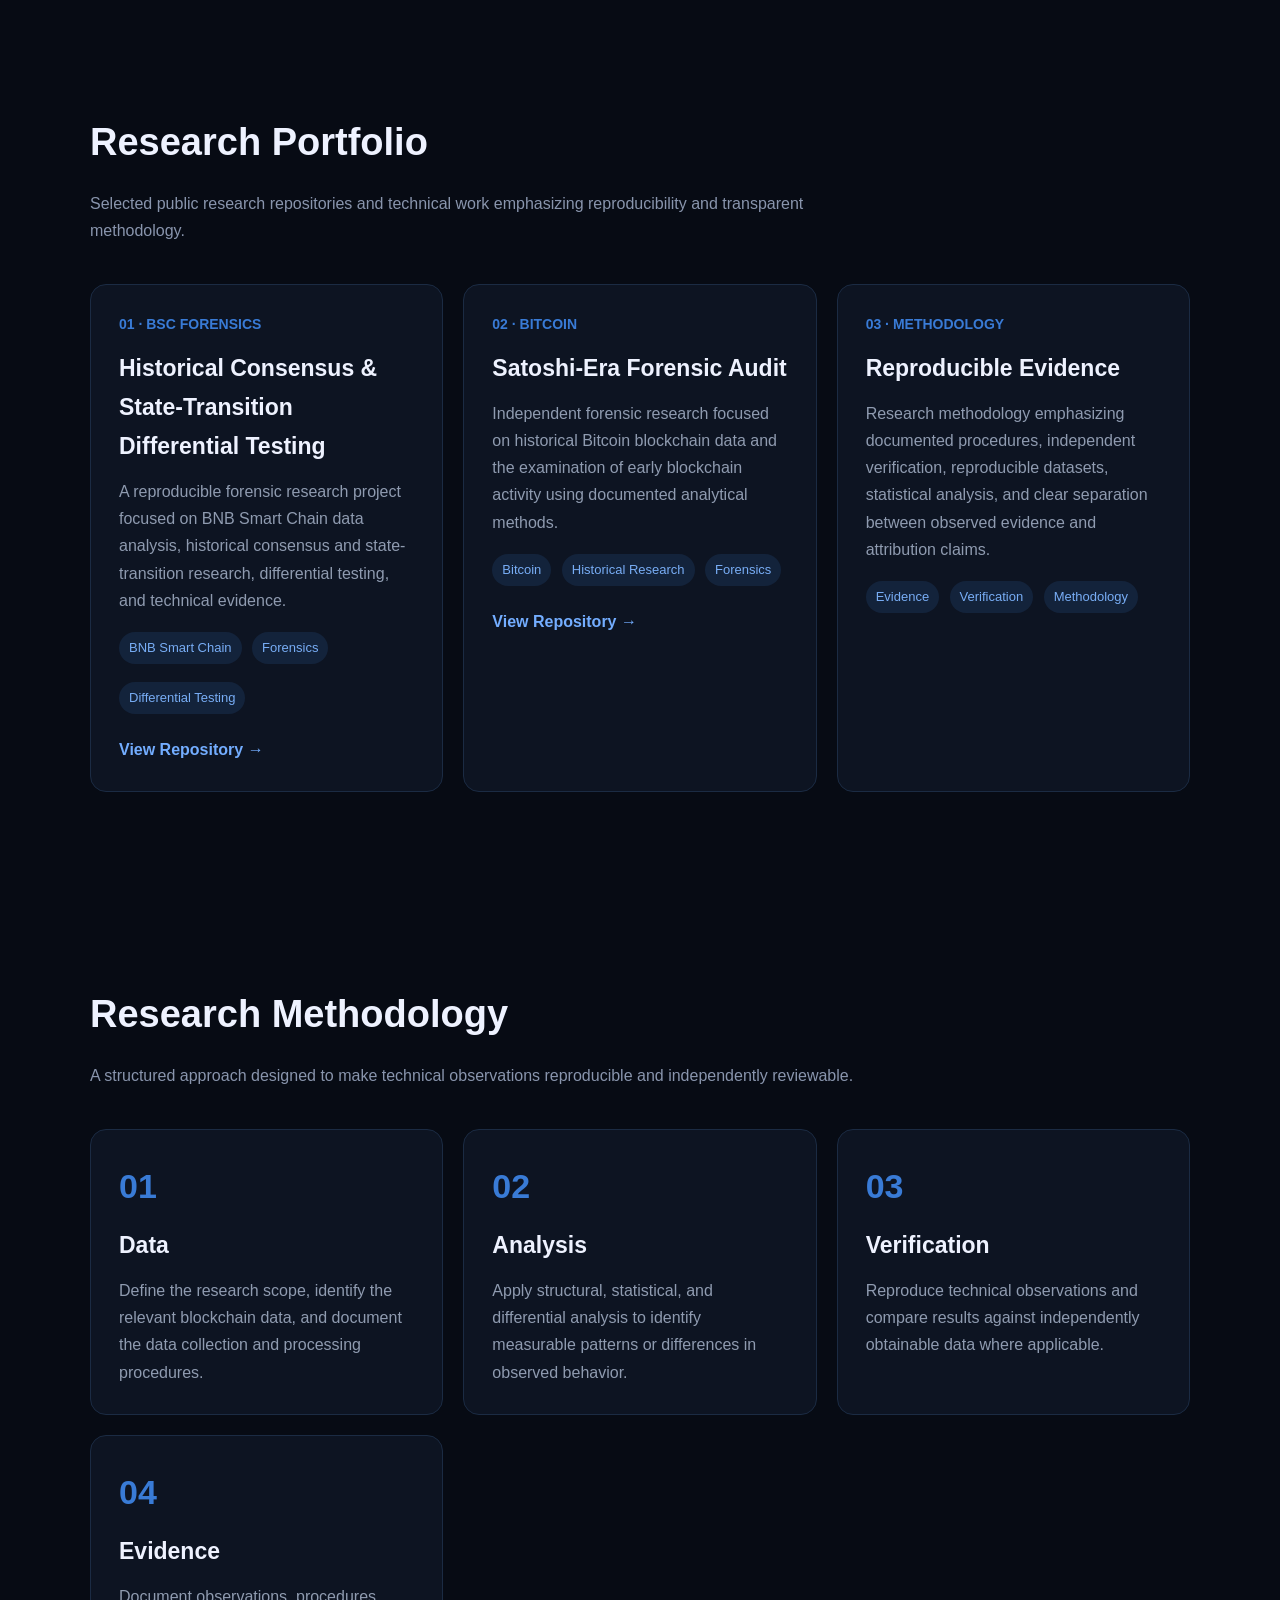
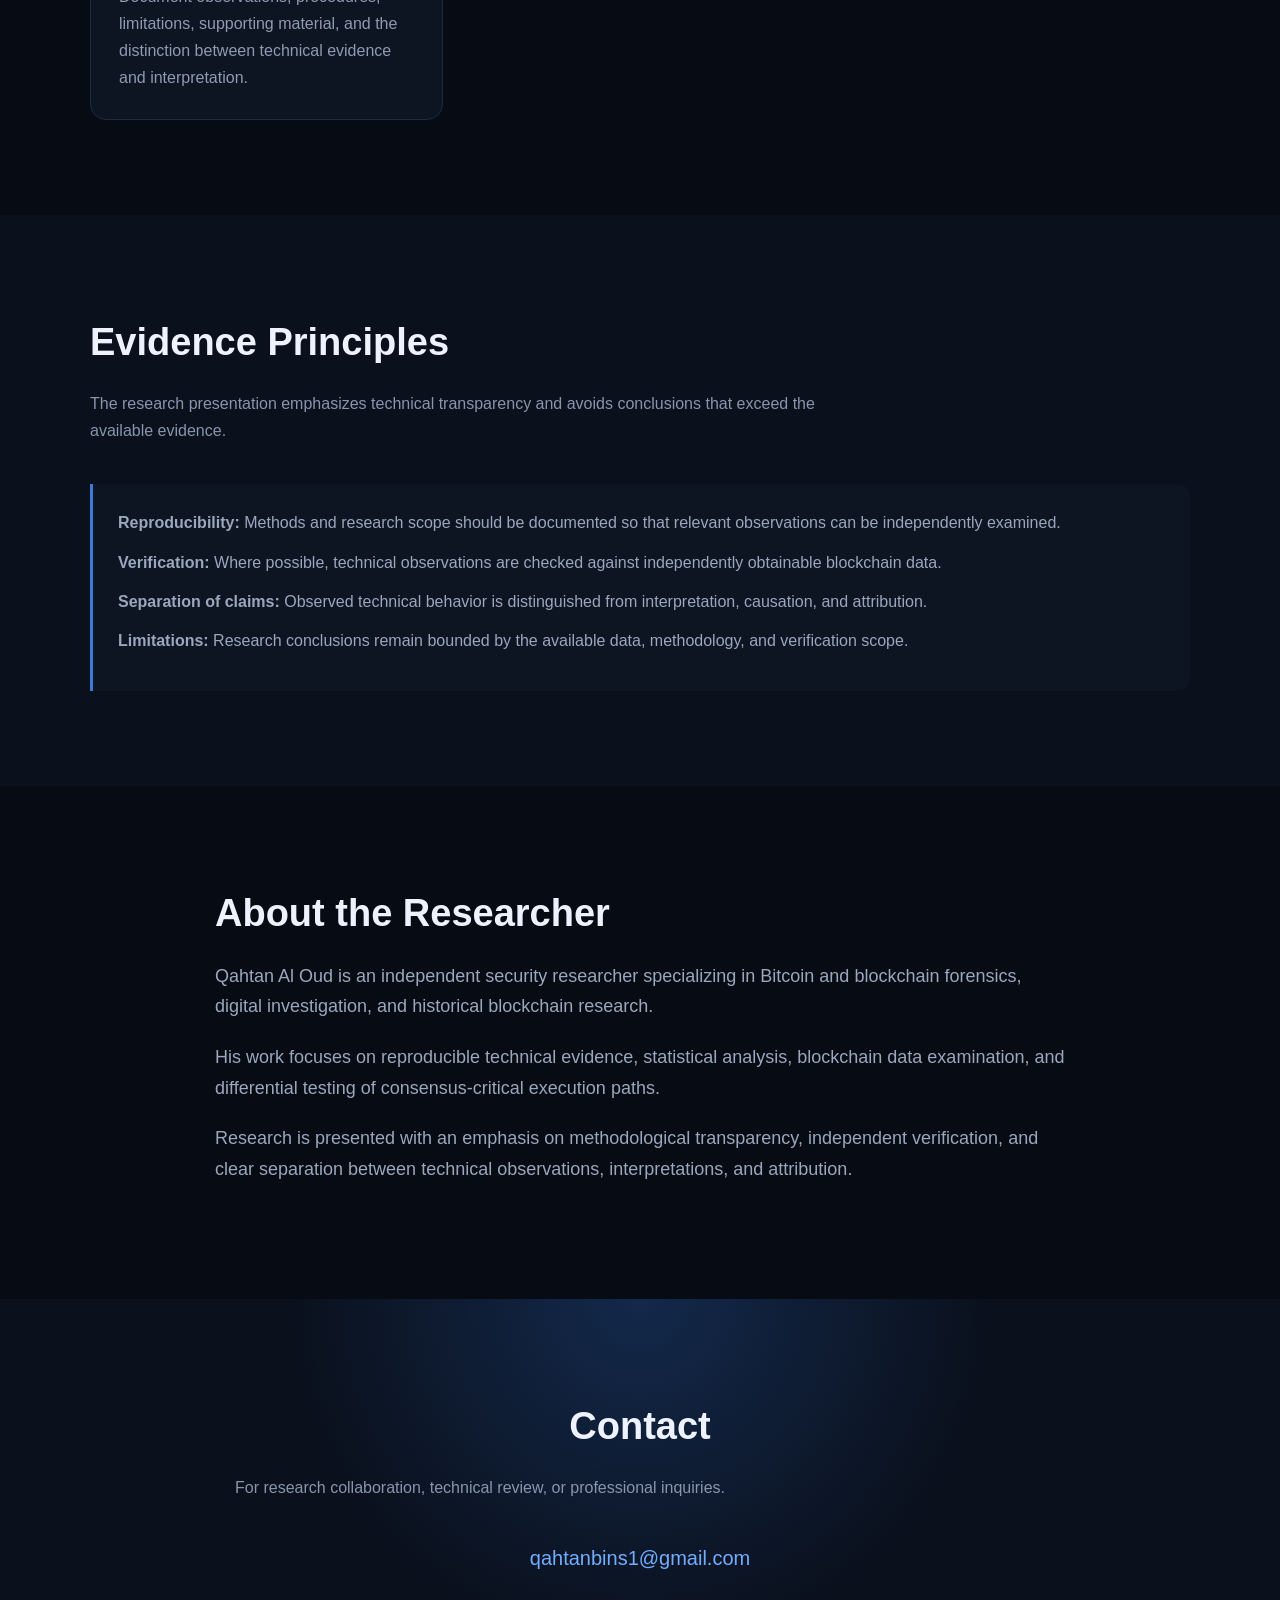
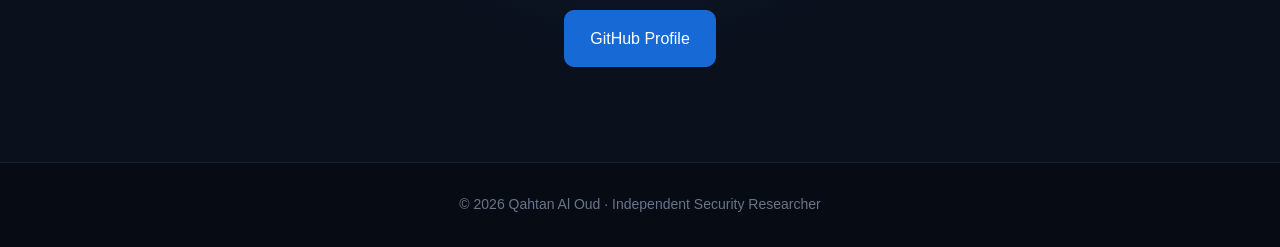
==== commit 2fdd886d: "Update index.html" ====
--- a/index.html
+++ b/index.html
@@ -1,16 +1,17 @@
 <!DOCTYPE html>
 <html lang="en">
 <head>
+
 <meta charset="UTF-8">
 <meta name="viewport" content="width=device-width, initial-scale=1.0">
 
 <title>Qahtan Al Oud | Independent Security Researcher</title>
 
 <meta name="description"
-content="Qahtan Al Oud is an independent security researcher focused on Bitcoin forensics, blockchain forensics, digital investigation, historical blockchain research, reproducible evidence, and consensus-critical analysis.">
+content="Qahtan Al Oud — Independent security researcher focused on Bitcoin and blockchain forensics, digital investigation, historical blockchain research, reproducible evidence, and consensus-critical analysis.">
 
 <meta name="keywords"
-content="Qahtan Al Oud, Qahtan, Bitcoin forensics, blockchain forensics, Bitcoin research, blockchain investigation, BSC forensics, digital investigation, security researcher">
+content="Qahtan Al Oud, Bitcoin Forensics, Blockchain Forensics, Digital Investigation, Bitcoin Research, BSC Forensics, Blockchain Research">
 
 <meta name="author" content="Qahtan Al Oud">
 
@@ -28,6 +29,7 @@
 content="https://qahtan58.github.io/">
 
 <meta name="twitter:card" content="summary">
+
 
 <style>
 
@@ -57,12 +59,65 @@
     margin: auto;
 }
 
+
+/* NAVIGATION */
+
+nav {
+    position: fixed;
+    top: 0;
+    left: 0;
+    width: 100%;
+    z-index: 1000;
+
+    background: rgba(7,11,20,0.88);
+    backdrop-filter: blur(12px);
+
+    border-bottom: 1px solid #172235;
+}
+
+.nav-inner {
+    width: min(1100px, 92%);
+    margin: auto;
+
+    display: flex;
+    justify-content: space-between;
+    align-items: center;
+
+    min-height: 70px;
+}
+
+.logo {
+    font-weight: bold;
+    font-size: 19px;
+    color: #eef2ff;
+    text-decoration: none;
+}
+
+.nav-links {
+    display: flex;
+    gap: 25px;
+}
+
+.nav-links a {
+    text-decoration: none;
+    color: #9ba7bc;
+    font-size: 14px;
+}
+
+.nav-links a:hover {
+    color: #75adff;
+}
+
+
 /* HERO */
 
 header {
     min-height: 100vh;
+
     display: flex;
     align-items: center;
+
+    padding-top: 70px;
 
     background:
         radial-gradient(
@@ -89,34 +144,43 @@
     color: #75adff;
 
     margin-bottom: 25px;
-
-    font-size: 15px;
 }
 
 h1 {
     font-size: clamp(48px, 9vw, 90px);
+
     line-height: 1;
+
     margin-bottom: 25px;
+
     letter-spacing: -2px;
 }
 
 .hero-title {
     font-size: clamp(22px, 4vw, 38px);
+
     color: #aeb9cf;
+
     max-width: 900px;
+
     margin-bottom: 35px;
 }
 
 .hero-text {
     font-size: 19px;
+
     color: #8995ad;
+
     max-width: 850px;
 }
 
 .buttons {
     display: flex;
+
     gap: 15px;
+
     margin-top: 35px;
+
     flex-wrap: wrap;
 }
 
@@ -140,30 +204,37 @@
 
 .btn:hover {
     transform: translateY(-2px);
+
     border-color: #4d8fe8;
 }
 
 .btn.primary {
     background: #1769d5;
+
     border-color: #1769d5;
 }
 
+
 /* SECTIONS */
 
 section {
-    padding: 90px 0;
+    padding: 95px 0;
 }
 
 .section-title {
     font-size: 38px;
+
     margin-bottom: 15px;
 }
 
 .section-subtitle {
     color: #8995ad;
+
     margin-bottom: 40px;
-    max-width: 750px;
-}
+
+    max-width: 780px;
+}
+
 
 /* GRID */
 
@@ -190,11 +261,13 @@
 
 .card:hover {
     border-color: #315f9d;
+
     transform: translateY(-3px);
 }
 
 .card h3 {
     font-size: 23px;
+
     margin-bottom: 12px;
 }
 
@@ -206,6 +279,7 @@
     display: inline-block;
 
     margin-top: 18px;
+
     margin-right: 6px;
 
     padding: 5px 10px;
@@ -219,7 +293,80 @@
     font-size: 13px;
 }
 
-/* PROFILE */
+
+/* RESEARCH STATUS */
+
+.status {
+    display: inline-flex;
+
+    align-items: center;
+
+    gap: 8px;
+
+    margin-bottom: 18px;
+
+    color: #75adff;
+
+    font-size: 13px;
+}
+
+.status-dot {
+    width: 8px;
+    height: 8px;
+
+    border-radius: 50%;
+
+    background: #4d9cff;
+}
+
+
+/* RESEARCH PORTFOLIO */
+
+.research-card {
+    min-height: 100%;
+}
+
+.research-number {
+    color: #397bd6;
+
+    font-size: 14px;
+
+    font-weight: bold;
+
+    margin-bottom: 12px;
+}
+
+.project-link {
+    display: inline-block;
+
+    margin-top: 22px;
+
+    color: #73adff;
+
+    text-decoration: none;
+
+    font-weight: bold;
+}
+
+.project-link:hover {
+    text-decoration: underline;
+}
+
+
+/* METHODOLOGY */
+
+.method-number {
+    font-size: 34px;
+
+    color: #397bd6;
+
+    font-weight: bold;
+
+    margin-bottom: 10px;
+}
+
+
+/* ABOUT */
 
 .profile {
     max-width: 850px;
@@ -233,30 +380,41 @@
     margin-bottom: 20px;
 }
 
-/* PROJECT LINKS */
-
-.project-link {
-    display: inline-block;
-
-    margin-top: 22px;
-
-    color: #73adff;
-
-    text-decoration: none;
-
-    font-weight: bold;
-}
-
-.project-link:hover {
-    text-decoration: underline;
-}
+
+/* EVIDENCE */
+
+.evidence {
+    background: #0a101c;
+}
+
+.evidence-box {
+    border-left: 3px solid #397bd6;
+
+    padding: 25px;
+
+    background: #0d1422;
+
+    border-radius: 0 12px 12px 0;
+}
+
+.evidence-box p {
+    color: #9ba7bc;
+
+    margin-bottom: 12px;
+}
+
 
 /* CONTACT */
 
 .contact {
     text-align: center;
 
-    background: #0a101c;
+    background:
+        radial-gradient(
+            circle at 50% 0%,
+            #13294b,
+            #0a101c 45%
+        );
 }
 
 .email {
@@ -271,6 +429,7 @@
     text-decoration: underline;
 }
 
+
 /* FOOTER */
 
 footer {
@@ -285,59 +444,114 @@
     font-size: 14px;
 }
 
+
 /* MOBILE */
 
-@media (max-width: 600px) {
+@media (max-width: 700px) {
+
+    .nav-links {
+        display: none;
+    }
 
     section {
-        padding: 65px 0;
+        padding: 70px 0;
     }
 
     h1 {
         font-size: 52px;
     }
 
+    .hero-title {
+        font-size: 23px;
+    }
+
     .hero-text {
         font-size: 17px;
     }
 
-    .hero-title {
-        font-size: 23px;
-    }
-
 }
 
 </style>
 
-<!-- Structured data for search engines -->
+
+<!-- STRUCTURED DATA -->
+
 <script type="application/ld+json">
+
 {
   "@context": "https://schema.org",
   "@type": "Person",
+
   "name": "Qahtan Al Oud",
+
   "url": "https://qahtan58.github.io/",
+
   "email": "mailto:qahtanbins1@gmail.com",
+
   "jobTitle": "Independent Security Researcher",
-  "description": "Independent security researcher focused on Bitcoin and blockchain forensics, digital investigation, historical blockchain research, reproducible evidence, and consensus-critical analysis.",
+
   "sameAs": [
     "https://github.com/qahtan58"
   ],
+
   "knowsAbout": [
     "Bitcoin Forensics",
     "Blockchain Forensics",
     "Digital Investigation",
-    "Blockchain Research",
+    "Historical Blockchain Research",
     "Consensus Analysis",
     "State Transition Analysis",
     "Statistical Analysis",
     "Reproducible Research"
   ]
 }
+
 </script>
 
 </head>
 
+
 <body>
+
+
+<!-- NAVIGATION -->
+
+<nav>
+
+<div class="nav-inner">
+
+<a class="logo"
+href="#">
+Qahtan Al Oud
+</a>
+
+<div class="nav-links">
+
+<a href="#research">
+Research
+</a>
+
+<a href="#portfolio">
+Portfolio
+</a>
+
+<a href="#methodology">
+Methodology
+</a>
+
+<a href="#about">
+About
+</a>
+
+<a href="#contact">
+Contact
+</a>
+
+</div>
+
+</div>
+
+</nav>
 
 
 <!-- HERO -->
@@ -377,13 +591,25 @@
 href="https://github.com/qahtan58"
 target="_blank"
 rel="noopener">
+
 GitHub
+
+</a>
+
+<a
+class="btn"
+href="#portfolio">
+
+Research Portfolio
+
 </a>
 
 <a
 class="btn"
 href="mailto:qahtanbins1@gmail.com">
+
 Contact
+
 </a>
 
 </div>
@@ -393,9 +619,9 @@
 </header>
 
 
-<!-- RESEARCH FOCUS -->
-
-<section>
+<!-- RESEARCH -->
+
+<section id="research">
 
 <div class="container">
 
@@ -405,7 +631,9 @@
 
 <p class="section-subtitle">
 
-Areas of independent technical research and investigation.
+Independent technical research across blockchain
+forensics, historical data analysis, and
+consensus-critical systems.
 
 </p>
 
@@ -414,6 +642,11 @@
 
 
 <div class="card">
+
+<div class="status">
+<span class="status-dot"></span>
+Research Area
+</div>
 
 <h3>
 Bitcoin Forensics
@@ -422,7 +655,7 @@
 <p>
 
 Historical analysis of Bitcoin blockchain data,
-transaction structures, block-level behavior,
+block-level behavior, transaction structures,
 statistical signals, and reproducible forensic evidence.
 
 </p>
@@ -436,15 +669,20 @@
 
 <div class="card">
 
+<div class="status">
+<span class="status-dot"></span>
+Research Area
+</div>
+
 <h3>
 Blockchain Forensics
 </h3>
 
 <p>
 
-Technical investigation of blockchain data and execution
-behavior using reproducible analytical methods and
-independently verifiable evidence.
+Technical investigation of blockchain data and
+execution behavior using documented analytical
+methods and independently verifiable evidence.
 
 </p>
 
@@ -457,6 +695,11 @@
 
 <div class="card">
 
+<div class="status">
+<span class="status-dot"></span>
+Research Area
+</div>
+
 <h3>
 Consensus & State Transitions
 </h3>
@@ -475,7 +718,6 @@
 
 </div>
 
-
 </div>
 
 </div>
@@ -483,19 +725,20 @@
 </section>
 
 
-<!-- SELECTED RESEARCH -->
-
-<section>
+<!-- PORTFOLIO -->
+
+<section id="portfolio">
 
 <div class="container">
 
 <h2 class="section-title">
-Selected Research
+Research Portfolio
 </h2>
 
 <p class="section-subtitle">
 
-Public research repositories and reproducible technical work.
+Selected public research repositories and technical
+work emphasizing reproducibility and transparent methodology.
 
 </p>
 
@@ -505,10 +748,14 @@
 
 <!-- BSC -->
 
-<div class="card">
+<div class="card research-card">
+
+<div class="research-number">
+01 · BSC FORENSICS
+</div>
 
 <h3>
-BSC-Forensics
+Historical Consensus & State-Transition Differential Testing
 </h3>
 
 <p>
@@ -520,9 +767,9 @@
 
 </p>
 
-<span class="tag">BSC</span>
+<span class="tag">BNB Smart Chain</span>
 <span class="tag">Forensics</span>
-<span class="tag">Reproducibility</span>
+<span class="tag">Differential Testing</span>
 
 <br>
 
@@ -532,16 +779,20 @@
 target="_blank"
 rel="noopener">
 
-View BSC-Forensics Repository →
-
-</a>
-
-</div>
-
-
-<!-- SATOSHI ERA -->
-
-<div class="card">
+View Repository →
+
+</a>
+
+</div>
+
+
+<!-- SATOSHI -->
+
+<div class="card research-card">
+
+<div class="research-number">
+02 · BITCOIN
+</div>
 
 <h3>
 Satoshi-Era Forensic Audit
@@ -550,9 +801,8 @@
 <p>
 
 Independent forensic research focused on historical
-Bitcoin blockchain data and the examination of
-early blockchain activity using documented analytical
-methods.
+Bitcoin blockchain data and the examination of early
+blockchain activity using documented analytical methods.
 
 </p>
 
@@ -568,16 +818,20 @@
 target="_blank"
 rel="noopener">
 
-View Research Repository →
-
-</a>
-
-</div>
-
-
-<!-- REPRODUCIBILITY -->
-
-<div class="card">
+View Repository →
+
+</a>
+
+</div>
+
+
+<!-- EVIDENCE -->
+
+<div class="card research-card">
+
+<div class="research-number">
+03 · METHODOLOGY
+</div>
 
 <h3>
 Reproducible Evidence
@@ -606,9 +860,172 @@
 </section>
 
 
+<!-- METHODOLOGY -->
+
+<section id="methodology">
+
+<div class="container">
+
+<h2 class="section-title">
+Research Methodology
+</h2>
+
+<p class="section-subtitle">
+
+A structured approach designed to make technical
+observations reproducible and independently reviewable.
+
+</p>
+
+
+<div class="grid">
+
+
+<div class="card">
+
+<div class="method-number">
+01
+</div>
+
+<h3>
+Data
+</h3>
+
+<p>
+
+Define the research scope, identify the relevant
+blockchain data, and document the data collection
+and processing procedures.
+
+</p>
+
+</div>
+
+
+<div class="card">
+
+<div class="method-number">
+02
+</div>
+
+<h3>
+Analysis
+</h3>
+
+<p>
+
+Apply structural, statistical, and differential
+analysis to identify measurable patterns or
+differences in observed behavior.
+
+</p>
+
+</div>
+
+
+<div class="card">
+
+<div class="method-number">
+03
+</div>
+
+<h3>
+Verification
+</h3>
+
+<p>
+
+Reproduce technical observations and compare
+results against independently obtainable data
+where applicable.
+
+</p>
+
+</div>
+
+
+<div class="card">
+
+<div class="method-number">
+04
+</div>
+
+<h3>
+Evidence
+</h3>
+
+<p>
+
+Document observations, procedures, limitations,
+supporting material, and the distinction between
+technical evidence and interpretation.
+
+</p>
+
+</div>
+
+</div>
+
+</div>
+
+</section>
+
+
+<!-- EVIDENCE PRINCIPLES -->
+
+<section class="evidence">
+
+<div class="container">
+
+<h2 class="section-title">
+Evidence Principles
+</h2>
+
+<p class="section-subtitle">
+
+The research presentation emphasizes technical
+transparency and avoids conclusions that exceed
+the available evidence.
+
+</p>
+
+
+<div class="evidence-box">
+
+<p>
+<strong>Reproducibility:</strong>
+Methods and research scope should be documented
+so that relevant observations can be independently examined.
+</p>
+
+<p>
+<strong>Verification:</strong>
+Where possible, technical observations are checked
+against independently obtainable blockchain data.
+</p>
+
+<p>
+<strong>Separation of claims:</strong>
+Observed technical behavior is distinguished from
+interpretation, causation, and attribution.
+</p>
+
+<p>
+<strong>Limitations:</strong>
+Research conclusions remain bounded by the available
+data, methodology, and verification scope.
+</p>
+
+</div>
+
+</div>
+
+</section>
+
+
 <!-- ABOUT -->
 
-<section>
+<section id="about">
 
 <div class="container profile">
 
@@ -647,101 +1064,9 @@
 </section>
 
 
-<!-- METHODOLOGY -->
-
-<section>
-
-<div class="container">
-
-<h2 class="section-title">
-Research Methodology
-</h2>
-
-<p class="section-subtitle">
-
-A research approach centered on reproducibility
-and independently verifiable technical evidence.
-
-</p>
-
-
-<div class="grid">
-
-
-<div class="card">
-
-<h3>
-01 · Data
-</h3>
-
-<p>
-
-Collection and examination of historical blockchain
-data with documented scope and processing procedures.
-
-</p>
-
-</div>
-
-
-<div class="card">
-
-<h3>
-02 · Analysis
-</h3>
-
-<p>
-
-Statistical, structural, and differential analysis
-of observed blockchain behavior.
-
-</p>
-
-</div>
-
-
-<div class="card">
-
-<h3>
-03 · Verification
-</h3>
-
-<p>
-
-Reproduction and independent verification of
-technical observations where applicable.
-
-</p>
-
-</div>
-
-
-<div class="card">
-
-<h3>
-04 · Evidence
-</h3>
-
-<p>
-
-Clear documentation of observations, methodology,
-limitations, and supporting technical evidence.
-
-</p>
-
-</div>
-
-
-</div>
-
-</div>
-
-</section>
-
-
 <!-- CONTACT -->
 
-<section class="contact">
+<section id="contact" class="contact">
 
 <div class="container">
 
@@ -794,4 +1119,4 @@
 
 
 </body>
-</html>
+    </html>
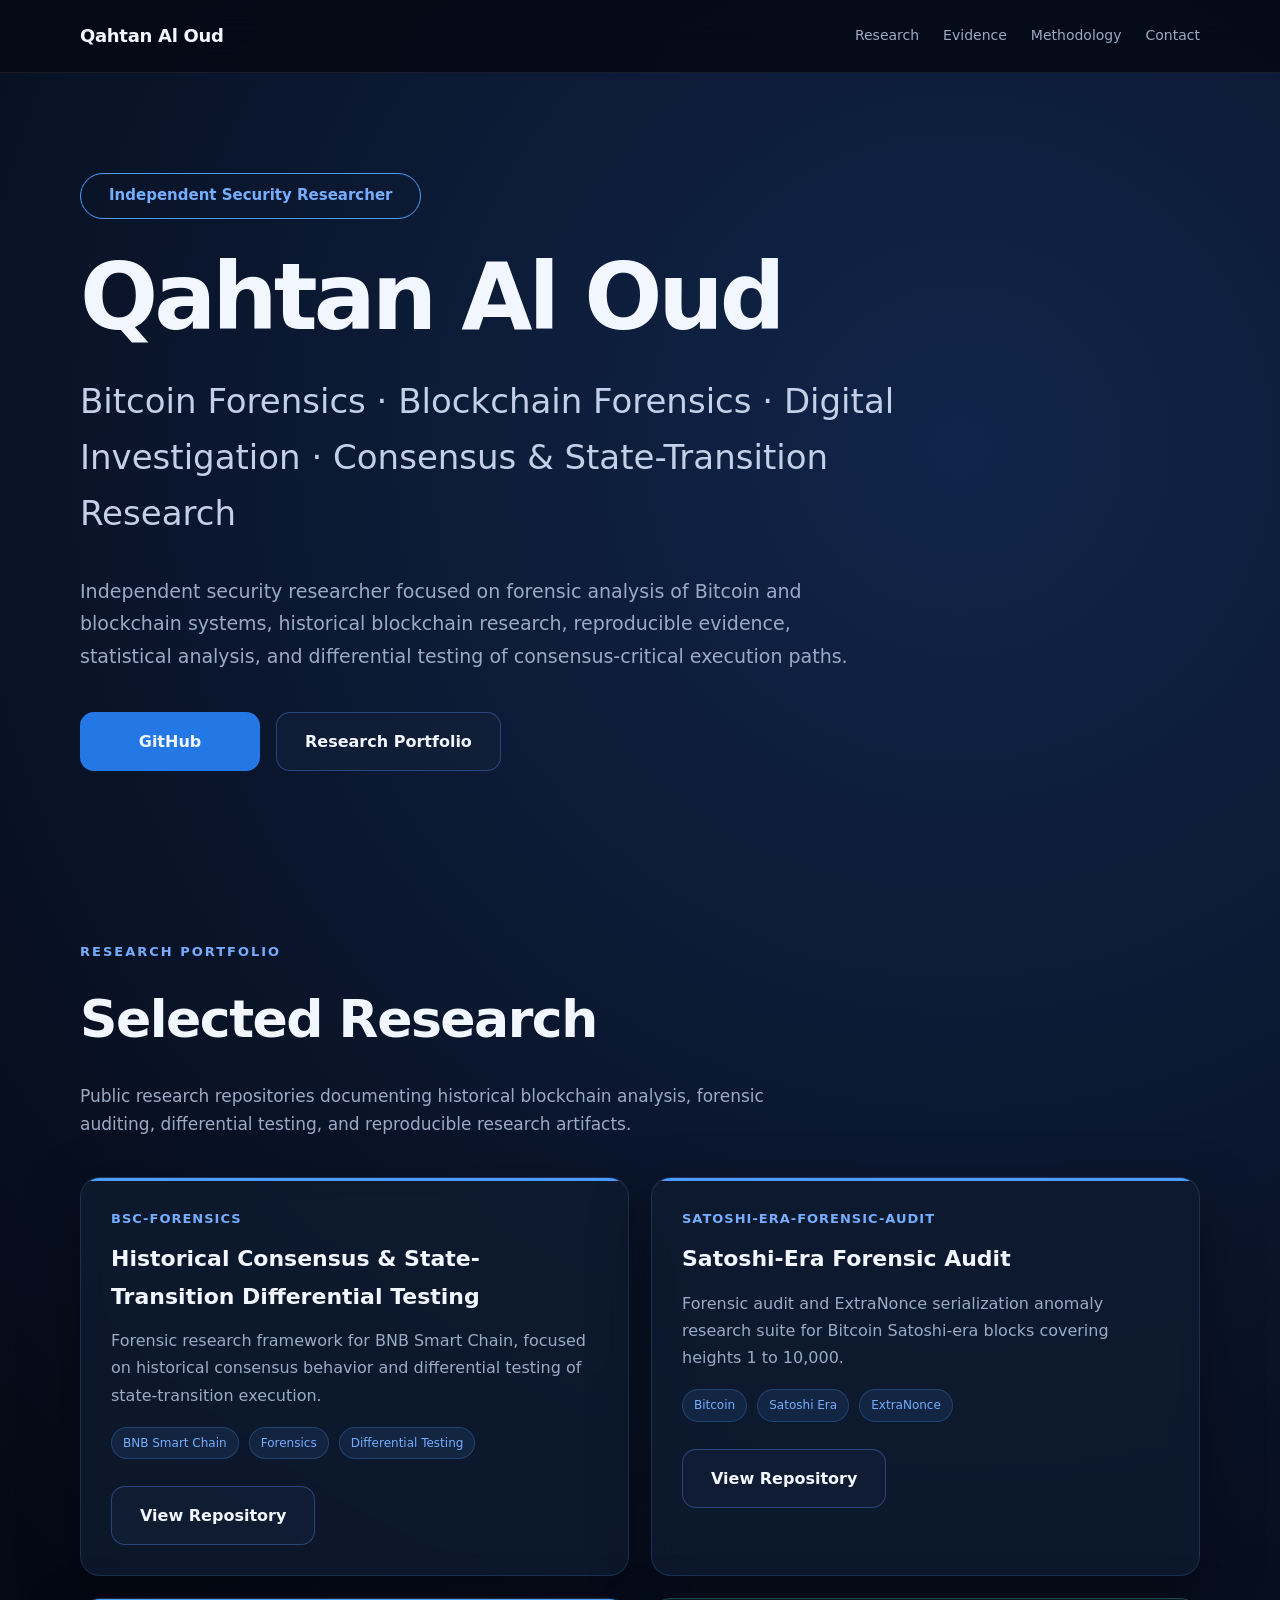
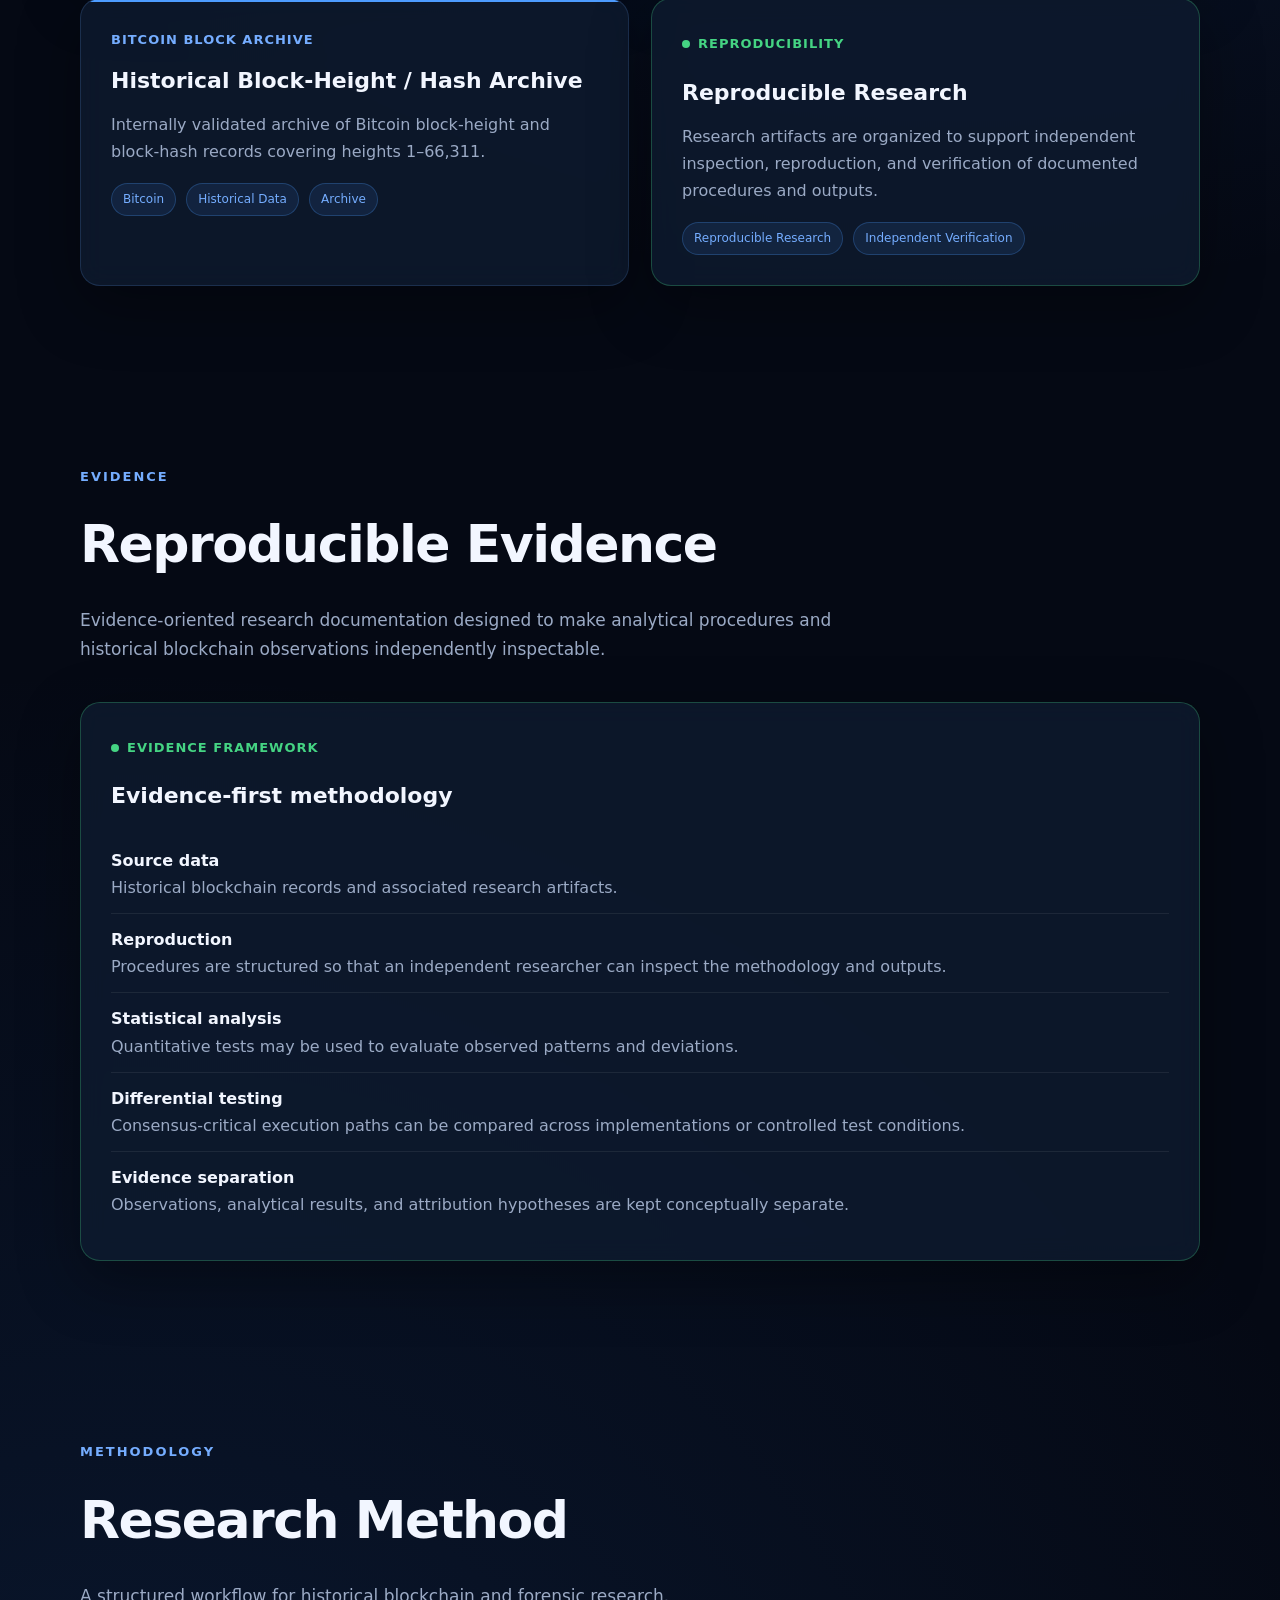
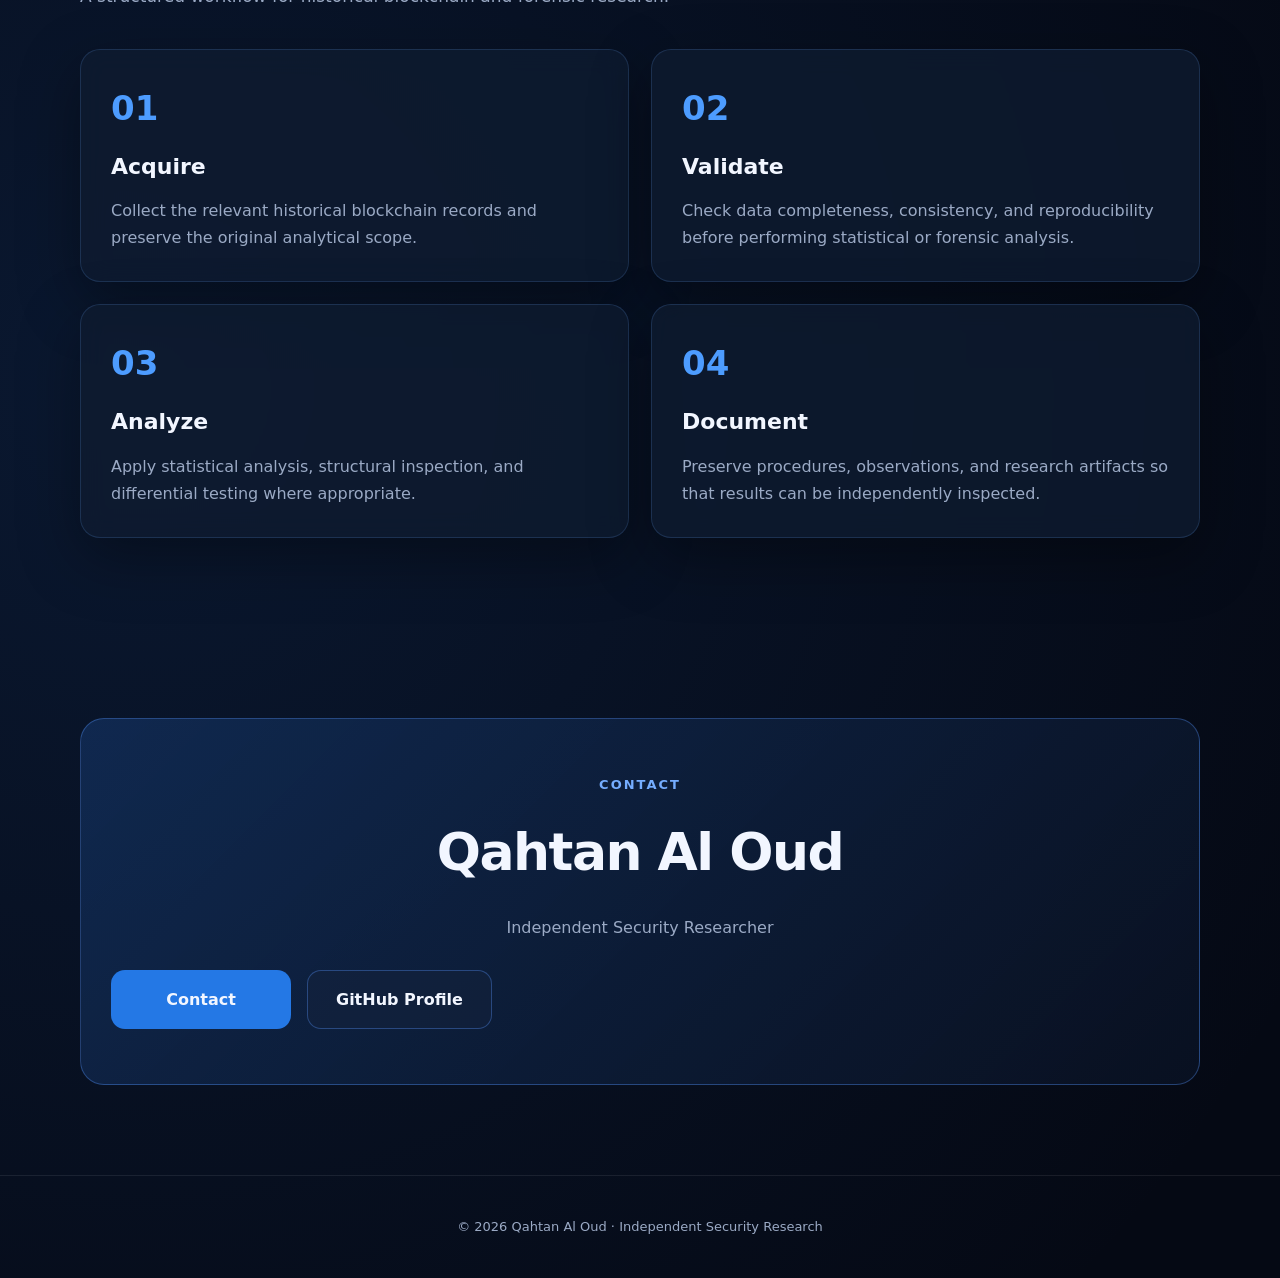
==== commit 78883cb8: "Rebuild research portfolio and evidence framework" ====
--- a/index.html
+++ b/index.html
@@ -1,1122 +1,993 @@
 <!DOCTYPE html>
 <html lang="en">
 <head>
-
-<meta charset="UTF-8">
-<meta name="viewport" content="width=device-width, initial-scale=1.0">
-
-<title>Qahtan Al Oud | Independent Security Researcher</title>
-
-<meta name="description"
-content="Qahtan Al Oud — Independent security researcher focused on Bitcoin and blockchain forensics, digital investigation, historical blockchain research, reproducible evidence, and consensus-critical analysis.">
-
-<meta name="keywords"
-content="Qahtan Al Oud, Bitcoin Forensics, Blockchain Forensics, Digital Investigation, Bitcoin Research, BSC Forensics, Blockchain Research">
-
-<meta name="author" content="Qahtan Al Oud">
-
-<link rel="canonical" href="https://qahtan58.github.io/">
-
-<meta property="og:title"
-content="Qahtan Al Oud | Independent Security Researcher">
-
-<meta property="og:description"
-content="Bitcoin Forensics · Blockchain Forensics · Digital Investigation · Consensus & State-Transition Research">
-
-<meta property="og:type" content="profile">
-
-<meta property="og:url"
-content="https://qahtan58.github.io/">
-
-<meta name="twitter:card" content="summary">
-
-
-<style>
-
-* {
-    box-sizing: border-box;
-    margin: 0;
-    padding: 0;
-}
-
-html {
-    scroll-behavior: smooth;
-}
-
-body {
-    font-family: Arial, Helvetica, sans-serif;
-    background: #070b14;
-    color: #eef2ff;
-    line-height: 1.7;
-}
-
-a {
-    color: inherit;
-}
-
-.container {
-    width: min(1100px, 92%);
-    margin: auto;
-}
-
-
-/* NAVIGATION */
-
-nav {
-    position: fixed;
-    top: 0;
-    left: 0;
-    width: 100%;
-    z-index: 1000;
-
-    background: rgba(7,11,20,0.88);
-    backdrop-filter: blur(12px);
-
-    border-bottom: 1px solid #172235;
-}
-
-.nav-inner {
-    width: min(1100px, 92%);
-    margin: auto;
-
-    display: flex;
-    justify-content: space-between;
-    align-items: center;
-
-    min-height: 70px;
-}
-
-.logo {
-    font-weight: bold;
-    font-size: 19px;
-    color: #eef2ff;
-    text-decoration: none;
-}
-
-.nav-links {
-    display: flex;
-    gap: 25px;
-}
-
-.nav-links a {
-    text-decoration: none;
-    color: #9ba7bc;
-    font-size: 14px;
-}
-
-.nav-links a:hover {
-    color: #75adff;
-}
-
-
-/* HERO */
-
-header {
-    min-height: 100vh;
-
-    display: flex;
-    align-items: center;
-
-    padding-top: 70px;
-
-    background:
+  <meta charset="UTF-8">
+
+  <meta name="viewport"
+        content="width=device-width, initial-scale=1.0">
+
+  <title>Qahtan Al Oud | Independent Security Researcher</title>
+
+  <meta name="description"
+        content="Qahtan Al Oud — Independent security researcher focused on Bitcoin forensics, blockchain forensics, digital investigation, historical blockchain research, reproducible evidence, statistical analysis, and consensus research.">
+
+  <meta name="keywords"
+        content="Qahtan Al Oud, Bitcoin Forensics, Blockchain Forensics, Digital Investigation, Satoshi Era, BSC Forensics, Reproducible Evidence, Consensus Analysis, State Transition Research">
+
+  <meta name="author" content="Qahtan Al Oud">
+
+  <meta property="og:title"
+        content="Qahtan Al Oud | Independent Security Researcher">
+
+  <meta property="og:description"
+        content="Bitcoin and blockchain forensic research, reproducible evidence, historical blockchain analysis, and differential testing.">
+
+  <meta property="og:type" content="website">
+
+  <meta property="og:url"
+        content="https://qahtan58.github.io/">
+
+  <link rel="canonical"
+        href="https://qahtan58.github.io/">
+
+  <style>
+    :root {
+      --bg: #050914;
+      --bg2: #0a1222;
+      --card: rgba(15, 27, 48, 0.78);
+      --border: rgba(88, 150, 255, 0.35);
+      --blue: #4d9cff;
+      --blue2: #75adff;
+      --text: #f2f6ff;
+      --muted: #9baac5;
+      --green: #45d483;
+      --shadow: 0 20px 60px rgba(0,0,0,.35);
+    }
+
+    * {
+      box-sizing: border-box;
+      margin: 0;
+      padding: 0;
+    }
+
+    html {
+      scroll-behavior: smooth;
+    }
+
+    body {
+      font-family:
+        Inter,
+        system-ui,
+        -apple-system,
+        BlinkMacSystemFont,
+        "Segoe UI",
+        sans-serif;
+
+      background:
         radial-gradient(
-            circle at 80% 20%,
-            #172a4d 0%,
-            transparent 35%
+          circle at 75% 10%,
+          rgba(43, 103, 200, .30),
+          transparent 35%
         ),
         radial-gradient(
-            circle at 20% 80%,
-            #10213d 0%,
-            transparent 30%
+          circle at 10% 80%,
+          rgba(28, 78, 150, .22),
+          transparent 35%
         ),
-        #070b14;
-}
-
-.badge {
-    display: inline-block;
-
-    padding: 10px 18px;
-
-    border: 1px solid #397bd6;
-    border-radius: 30px;
-
-    color: #75adff;
-
-    margin-bottom: 25px;
-}
-
-h1 {
-    font-size: clamp(48px, 9vw, 90px);
-
-    line-height: 1;
-
-    margin-bottom: 25px;
-
-    letter-spacing: -2px;
-}
-
-.hero-title {
-    font-size: clamp(22px, 4vw, 38px);
-
-    color: #aeb9cf;
-
-    max-width: 900px;
-
-    margin-bottom: 35px;
-}
-
-.hero-text {
-    font-size: 19px;
-
-    color: #8995ad;
-
-    max-width: 850px;
-}
-
-.buttons {
-    display: flex;
-
-    gap: 15px;
-
-    margin-top: 35px;
-
-    flex-wrap: wrap;
-}
-
-.btn {
-    display: inline-block;
-
-    text-decoration: none;
-
-    padding: 14px 25px;
-
-    border-radius: 10px;
-
-    border: 1px solid #31527e;
-
-    color: white;
-
-    background: #111a2a;
-
-    transition: 0.2s;
-}
-
-.btn:hover {
-    transform: translateY(-2px);
-
-    border-color: #4d8fe8;
-}
-
-.btn.primary {
-    background: #1769d5;
-
-    border-color: #1769d5;
-}
-
-
-/* SECTIONS */
-
-section {
-    padding: 95px 0;
-}
-
-.section-title {
-    font-size: 38px;
-
-    margin-bottom: 15px;
-}
-
-.section-subtitle {
-    color: #8995ad;
-
-    margin-bottom: 40px;
-
-    max-width: 780px;
-}
-
-
-/* GRID */
-
-.grid {
-    display: grid;
-
-    grid-template-columns:
-        repeat(auto-fit, minmax(280px, 1fr));
-
-    gap: 20px;
-}
-
-.card {
-    background: #0d1422;
-
-    border: 1px solid #1b2b43;
-
-    border-radius: 16px;
-
-    padding: 28px;
-
-    transition: 0.2s;
-}
-
-.card:hover {
-    border-color: #315f9d;
-
-    transform: translateY(-3px);
-}
-
-.card h3 {
-    font-size: 23px;
-
-    margin-bottom: 12px;
-}
-
-.card p {
-    color: #8f9bb0;
-}
-
-.tag {
-    display: inline-block;
-
-    margin-top: 18px;
-
-    margin-right: 6px;
-
-    padding: 5px 10px;
-
-    border-radius: 20px;
-
-    background: #13233b;
-
-    color: #78adf5;
-
-    font-size: 13px;
-}
-
-
-/* RESEARCH STATUS */
-
-.status {
-    display: inline-flex;
-
-    align-items: center;
-
-    gap: 8px;
-
-    margin-bottom: 18px;
-
-    color: #75adff;
-
-    font-size: 13px;
-}
-
-.status-dot {
-    width: 8px;
-    height: 8px;
-
-    border-radius: 50%;
-
-    background: #4d9cff;
-}
-
-
-/* RESEARCH PORTFOLIO */
-
-.research-card {
-    min-height: 100%;
-}
-
-.research-number {
-    color: #397bd6;
-
-    font-size: 14px;
-
-    font-weight: bold;
-
-    margin-bottom: 12px;
-}
-
-.project-link {
-    display: inline-block;
-
-    margin-top: 22px;
-
-    color: #73adff;
-
-    text-decoration: none;
-
-    font-weight: bold;
-}
-
-.project-link:hover {
-    text-decoration: underline;
-}
-
-
-/* METHODOLOGY */
-
-.method-number {
-    font-size: 34px;
-
-    color: #397bd6;
-
-    font-weight: bold;
-
-    margin-bottom: 10px;
-}
-
-
-/* ABOUT */
-
-.profile {
-    max-width: 850px;
-}
-
-.profile p {
-    color: #9ba7bc;
-
-    font-size: 18px;
-
-    margin-bottom: 20px;
-}
-
-
-/* EVIDENCE */
-
-.evidence {
-    background: #0a101c;
-}
-
-.evidence-box {
-    border-left: 3px solid #397bd6;
-
-    padding: 25px;
-
-    background: #0d1422;
-
-    border-radius: 0 12px 12px 0;
-}
-
-.evidence-box p {
-    color: #9ba7bc;
-
-    margin-bottom: 12px;
-}
-
-
-/* CONTACT */
-
-.contact {
-    text-align: center;
-
-    background:
-        radial-gradient(
-            circle at 50% 0%,
-            #13294b,
-            #0a101c 45%
+        var(--bg);
+
+      color: var(--text);
+      line-height: 1.7;
+    }
+
+    a {
+      color: inherit;
+      text-decoration: none;
+    }
+
+    .container {
+      width: min(1120px, 92%);
+      margin: auto;
+    }
+
+    /* NAVIGATION */
+
+    nav {
+      position: sticky;
+      top: 0;
+      z-index: 100;
+
+      background: rgba(5, 9, 20, .86);
+      backdrop-filter: blur(18px);
+
+      border-bottom: 1px solid rgba(255,255,255,.08);
+    }
+
+    .nav-inner {
+      min-height: 72px;
+
+      display: flex;
+      align-items: center;
+      justify-content: space-between;
+      gap: 20px;
+    }
+
+    .logo {
+      font-size: 18px;
+      font-weight: 800;
+      letter-spacing: -.3px;
+    }
+
+    .nav-links {
+      display: flex;
+      gap: 24px;
+      color: var(--muted);
+      font-size: 14px;
+    }
+
+    .nav-links a:hover {
+      color: var(--text);
+    }
+
+    /* HERO */
+
+    .hero {
+      min-height: 720px;
+
+      display: flex;
+      align-items: center;
+
+      padding: 100px 0 80px;
+    }
+
+    .badge {
+      display: inline-flex;
+
+      padding: 9px 28px;
+
+      border: 1px solid var(--blue);
+      border-radius: 999px;
+
+      color: var(--blue2);
+
+      font-size: 15px;
+      font-weight: 600;
+
+      margin-bottom: 34px;
+    }
+
+    h1 {
+      font-size: clamp(52px, 8vw, 92px);
+      line-height: .98;
+      letter-spacing: -4px;
+
+      margin-bottom: 30px;
+    }
+
+    .hero-title {
+      color: #c4d0e8;
+      font-size: clamp(22px, 3vw, 34px);
+      line-height: 1.65;
+
+      max-width: 900px;
+      margin-bottom: 34px;
+    }
+
+    .hero-description {
+      max-width: 780px;
+
+      color: var(--muted);
+      font-size: 19px;
+
+      margin-bottom: 40px;
+    }
+
+    .buttons {
+      display: flex;
+      flex-wrap: wrap;
+      gap: 16px;
+    }
+
+    .btn {
+      display: inline-flex;
+
+      align-items: center;
+      justify-content: center;
+
+      min-width: 180px;
+      padding: 15px 28px;
+
+      border-radius: 14px;
+
+      font-weight: 700;
+
+      transition: .2s ease;
+    }
+
+    .btn-primary {
+      background: #2478e5;
+    }
+
+    .btn-secondary {
+      border: 1px solid var(--border);
+      background: rgba(20,35,60,.5);
+    }
+
+    .btn:hover {
+      transform: translateY(-2px);
+    }
+
+    /* SECTIONS */
+
+    section {
+      padding: 90px 0;
+    }
+
+    .section-label {
+      color: var(--blue2);
+      font-size: 13px;
+      font-weight: 800;
+
+      text-transform: uppercase;
+      letter-spacing: 2px;
+
+      margin-bottom: 12px;
+    }
+
+    h2 {
+      font-size: clamp(32px, 5vw, 52px);
+      letter-spacing: -1.5px;
+      margin-bottom: 18px;
+    }
+
+    .section-intro {
+      max-width: 760px;
+      color: var(--muted);
+      font-size: 17px;
+      margin-bottom: 38px;
+    }
+
+    /* CARDS */
+
+    .grid {
+      display: grid;
+      grid-template-columns:
+        repeat(2, minmax(0, 1fr));
+
+      gap: 22px;
+    }
+
+    .card {
+      background: var(--card);
+
+      border: 1px solid rgba(92,145,220,.20);
+      border-radius: 20px;
+
+      padding: 30px;
+
+      box-shadow: var(--shadow);
+
+      backdrop-filter: blur(12px);
+    }
+
+    .card:hover {
+      border-color: var(--border);
+    }
+
+    .card h3 {
+      font-size: 22px;
+      margin-bottom: 12px;
+    }
+
+    .card p {
+      color: var(--muted);
+    }
+
+    .tag {
+      display: inline-block;
+
+      padding: 5px 11px;
+
+      margin-top: 18px;
+      margin-right: 5px;
+
+      border-radius: 999px;
+
+      background: rgba(77,156,255,.10);
+      border: 1px solid rgba(77,156,255,.25);
+
+      color: var(--blue2);
+
+      font-size: 12px;
+    }
+
+    /* EVIDENCE */
+
+    .evidence {
+      border-color: rgba(69,212,131,.28);
+    }
+
+    .evidence-status {
+      display: inline-flex;
+
+      align-items: center;
+      gap: 8px;
+
+      margin-bottom: 18px;
+
+      color: var(--green);
+
+      font-size: 13px;
+      font-weight: 800;
+      text-transform: uppercase;
+      letter-spacing: 1px;
+    }
+
+    .status-dot {
+      width: 8px;
+      height: 8px;
+
+      border-radius: 50%;
+
+      background: var(--green);
+    }
+
+    .evidence-list {
+      list-style: none;
+      margin-top: 20px;
+    }
+
+    .evidence-list li {
+      padding: 12px 0;
+
+      border-bottom: 1px solid rgba(255,255,255,.07);
+
+      color: var(--muted);
+    }
+
+    .evidence-list li:last-child {
+      border-bottom: 0;
+    }
+
+    .evidence-list strong {
+      color: var(--text);
+    }
+
+    /* RESEARCH */
+
+    .research-card {
+      position: relative;
+      overflow: hidden;
+    }
+
+    .research-card::before {
+      content: "";
+
+      position: absolute;
+      top: 0;
+      left: 0;
+
+      width: 100%;
+      height: 3px;
+
+      background: var(--blue);
+    }
+
+    .repo {
+      color: var(--blue2);
+      font-size: 13px;
+      font-weight: 800;
+
+      margin-bottom: 10px;
+      text-transform: uppercase;
+      letter-spacing: 1px;
+    }
+
+    /* METHODOLOGY */
+
+    .method-number {
+      color: var(--blue);
+      font-size: 34px;
+      font-weight: 900;
+
+      margin-bottom: 10px;
+    }
+
+    /* CONTACT */
+
+    .contact-box {
+      text-align: center;
+
+      padding: 55px 30px;
+
+      background:
+        linear-gradient(
+          135deg,
+          rgba(20,52,100,.65),
+          rgba(10,18,35,.85)
         );
-}
-
-.email {
-    color: #73adff;
-
-    font-size: 20px;
-
-    text-decoration: none;
-}
-
-.email:hover {
-    text-decoration: underline;
-}
-
-
-/* FOOTER */
-
-footer {
-    text-align: center;
-
-    padding: 30px;
-
-    color: #68758b;
-
-    border-top: 1px solid #172235;
-
-    font-size: 14px;
-}
-
-
-/* MOBILE */
-
-@media (max-width: 700px) {
-
-    .nav-links {
+
+      border: 1px solid var(--border);
+      border-radius: 24px;
+    }
+
+    .contact-box p {
+      color: var(--muted);
+      margin-bottom: 28px;
+    }
+
+    /* FOOTER */
+
+    footer {
+      padding: 40px 0;
+
+      border-top: 1px solid rgba(255,255,255,.08);
+
+      color: var(--muted);
+      font-size: 13px;
+
+      text-align: center;
+    }
+
+    /* MOBILE */
+
+    @media (max-width: 760px) {
+
+      .nav-inner {
+        min-height: 62px;
+      }
+
+      .nav-links {
         display: none;
-    }
-
-    section {
-        padding: 70px 0;
-    }
-
-    h1 {
-        font-size: 52px;
-    }
-
-    .hero-title {
-        font-size: 23px;
-    }
-
-    .hero-text {
+      }
+
+      .hero {
+        min-height: auto;
+        padding: 80px 0 70px;
+      }
+
+      h1 {
+        letter-spacing: -2px;
+      }
+
+      .hero-title {
+        font-size: 22px;
+      }
+
+      .hero-description {
         font-size: 17px;
-    }
-
-}
-
-</style>
-
-
-<!-- STRUCTURED DATA -->
-
-<script type="application/ld+json">
-
-{
-  "@context": "https://schema.org",
-  "@type": "Person",
-
-  "name": "Qahtan Al Oud",
-
-  "url": "https://qahtan58.github.io/",
-
-  "email": "mailto:qahtanbins1@gmail.com",
-
-  "jobTitle": "Independent Security Researcher",
-
-  "sameAs": [
-    "https://github.com/qahtan58"
-  ],
-
-  "knowsAbout": [
-    "Bitcoin Forensics",
-    "Blockchain Forensics",
-    "Digital Investigation",
-    "Historical Blockchain Research",
-    "Consensus Analysis",
-    "State Transition Analysis",
-    "Statistical Analysis",
-    "Reproducible Research"
-  ]
-}
-
-</script>
-
+      }
+
+      section {
+        padding: 65px 0;
+      }
+
+      .grid {
+        grid-template-columns: 1fr;
+      }
+
+      .card {
+        padding: 24px;
+      }
+
+      .btn {
+        width: 100%;
+      }
+    }
+  </style>
+
+  <!-- STRUCTURED DATA -->
+
+  <script type="application/ld+json">
+  {
+    "@context": "https://schema.org",
+    "@type": "Person",
+    "name": "Qahtan Al Oud",
+    "url": "https://qahtan58.github.io/",
+    "email": "mailto:qahtanbins1@gmail.com",
+    "jobTitle": "Independent Security Researcher",
+    "knowsAbout": [
+      "Bitcoin Forensics",
+      "Blockchain Forensics",
+      "Digital Investigation",
+      "Historical Blockchain Research",
+      "Consensus Analysis",
+      "State Transition Analysis",
+      "Statistical Analysis",
+      "Reproducible Research"
+    ]
+  }
+  </script>
 </head>
 
-
 <body>
 
-
-<!-- NAVIGATION -->
-
-<nav>
-
-<div class="nav-inner">
-
-<a class="logo"
-href="#">
-Qahtan Al Oud
-</a>
-
-<div class="nav-links">
-
-<a href="#research">
-Research
-</a>
-
-<a href="#portfolio">
-Portfolio
-</a>
-
-<a href="#methodology">
-Methodology
-</a>
-
-<a href="#about">
-About
-</a>
-
-<a href="#contact">
-Contact
-</a>
-
-</div>
-
-</div>
-
-</nav>
-
-
-<!-- HERO -->
-
-<header>
-
-<div class="container">
-
-<span class="badge">
-Independent Security Researcher
-</span>
-
-<h1>
-Qahtan Al Oud
-</h1>
-
-<div class="hero-title">
-
-Bitcoin Forensics · Blockchain Forensics ·
-Digital Investigation · Consensus & State-Transition Research
-
-</div>
-
-<p class="hero-text">
-
-Independent security researcher focused on forensic analysis
-of Bitcoin and blockchain systems, historical blockchain research,
-reproducible evidence, statistical analysis, and differential
-testing of consensus-critical execution paths.
-
-</p>
-
-<div class="buttons">
-
-<a
-class="btn primary"
-href="https://github.com/qahtan58"
-target="_blank"
-rel="noopener">
-
-GitHub
-
-</a>
-
-<a
-class="btn"
-href="#portfolio">
-
-Research Portfolio
-
-</a>
-
-<a
-class="btn"
-href="mailto:qahtanbins1@gmail.com">
-
-Contact
-
-</a>
-
-</div>
-
-</div>
-
-</header>
-
-
-<!-- RESEARCH -->
-
-<section id="research">
-
-<div class="container">
-
-<h2 class="section-title">
-Research Focus
-</h2>
-
-<p class="section-subtitle">
-
-Independent technical research across blockchain
-forensics, historical data analysis, and
-consensus-critical systems.
-
-</p>
-
-
-<div class="grid">
-
-
-<div class="card">
-
-<div class="status">
-<span class="status-dot"></span>
-Research Area
-</div>
-
-<h3>
-Bitcoin Forensics
-</h3>
-
-<p>
-
-Historical analysis of Bitcoin blockchain data,
-block-level behavior, transaction structures,
-statistical signals, and reproducible forensic evidence.
-
-</p>
-
-<span class="tag">Bitcoin</span>
-<span class="tag">Forensics</span>
-<span class="tag">Historical Data</span>
-
-</div>
-
-
-<div class="card">
-
-<div class="status">
-<span class="status-dot"></span>
-Research Area
-</div>
-
-<h3>
-Blockchain Forensics
-</h3>
-
-<p>
-
-Technical investigation of blockchain data and
-execution behavior using documented analytical
-methods and independently verifiable evidence.
-
-</p>
-
-<span class="tag">Blockchain</span>
-<span class="tag">Investigation</span>
-<span class="tag">Evidence</span>
-
-</div>
-
-
-<div class="card">
-
-<div class="status">
-<span class="status-dot"></span>
-Research Area
-</div>
-
-<h3>
-Consensus & State Transitions
-</h3>
-
-<p>
-
-Research into consensus-critical execution paths,
-state transitions, differential behavior, and
-statistical analysis within blockchain systems.
-
-</p>
-
-<span class="tag">Consensus</span>
-<span class="tag">State Transition</span>
-<span class="tag">Testing</span>
-
-</div>
-
-</div>
-
-</div>
-
-</section>
-
-
-<!-- PORTFOLIO -->
-
-<section id="portfolio">
-
-<div class="container">
-
-<h2 class="section-title">
-Research Portfolio
-</h2>
-
-<p class="section-subtitle">
-
-Selected public research repositories and technical
-work emphasizing reproducibility and transparent methodology.
-
-</p>
-
-
-<div class="grid">
-
-
-<!-- BSC -->
-
-<div class="card research-card">
-
-<div class="research-number">
-01 · BSC FORENSICS
-</div>
-
-<h3>
-Historical Consensus & State-Transition Differential Testing
-</h3>
-
-<p>
-
-A reproducible forensic research project focused on
-BNB Smart Chain data analysis, historical consensus
-and state-transition research, differential testing,
-and technical evidence.
-
-</p>
-
-<span class="tag">BNB Smart Chain</span>
-<span class="tag">Forensics</span>
-<span class="tag">Differential Testing</span>
-
-<br>
-
-<a
-class="project-link"
-href="https://github.com/qahtan58/BSC-Forensics"
-target="_blank"
-rel="noopener">
-
-View Repository →
-
-</a>
-
-</div>
-
-
-<!-- SATOSHI -->
-
-<div class="card research-card">
-
-<div class="research-number">
-02 · BITCOIN
-</div>
-
-<h3>
-Satoshi-Era Forensic Audit
-</h3>
-
-<p>
-
-Independent forensic research focused on historical
-Bitcoin blockchain data and the examination of early
-blockchain activity using documented analytical methods.
-
-</p>
-
-<span class="tag">Bitcoin</span>
-<span class="tag">Historical Research</span>
-<span class="tag">Forensics</span>
-
-<br>
-
-<a
-class="project-link"
-href="https://github.com/qahtan58/satoshi-era-forensic-audit"
-target="_blank"
-rel="noopener">
-
-View Repository →
-
-</a>
-
-</div>
-
-
-<!-- EVIDENCE -->
-
-<div class="card research-card">
-
-<div class="research-number">
-03 · METHODOLOGY
-</div>
-
-<h3>
-Reproducible Evidence
-</h3>
-
-<p>
-
-Research methodology emphasizing documented procedures,
-independent verification, reproducible datasets,
-statistical analysis, and clear separation between
-observed evidence and attribution claims.
-
-</p>
-
-<span class="tag">Evidence</span>
-<span class="tag">Verification</span>
-<span class="tag">Methodology</span>
-
-</div>
-
-
-</div>
-
-</div>
-
-</section>
-
-
-<!-- METHODOLOGY -->
-
-<section id="methodology">
-
-<div class="container">
-
-<h2 class="section-title">
-Research Methodology
-</h2>
-
-<p class="section-subtitle">
-
-A structured approach designed to make technical
-observations reproducible and independently reviewable.
-
-</p>
-
-
-<div class="grid">
-
-
-<div class="card">
-
-<div class="method-number">
-01
-</div>
-
-<h3>
-Data
-</h3>
-
-<p>
-
-Define the research scope, identify the relevant
-blockchain data, and document the data collection
-and processing procedures.
-
-</p>
-
-</div>
-
-
-<div class="card">
-
-<div class="method-number">
-02
-</div>
-
-<h3>
-Analysis
-</h3>
-
-<p>
-
-Apply structural, statistical, and differential
-analysis to identify measurable patterns or
-differences in observed behavior.
-
-</p>
-
-</div>
-
-
-<div class="card">
-
-<div class="method-number">
-03
-</div>
-
-<h3>
-Verification
-</h3>
-
-<p>
-
-Reproduce technical observations and compare
-results against independently obtainable data
-where applicable.
-
-</p>
-
-</div>
-
-
-<div class="card">
-
-<div class="method-number">
-04
-</div>
-
-<h3>
-Evidence
-</h3>
-
-<p>
-
-Document observations, procedures, limitations,
-supporting material, and the distinction between
-technical evidence and interpretation.
-
-</p>
-
-</div>
-
-</div>
-
-</div>
-
-</section>
-
-
-<!-- EVIDENCE PRINCIPLES -->
-
-<section class="evidence">
-
-<div class="container">
-
-<h2 class="section-title">
-Evidence Principles
-</h2>
-
-<p class="section-subtitle">
-
-The research presentation emphasizes technical
-transparency and avoids conclusions that exceed
-the available evidence.
-
-</p>
-
-
-<div class="evidence-box">
-
-<p>
-<strong>Reproducibility:</strong>
-Methods and research scope should be documented
-so that relevant observations can be independently examined.
-</p>
-
-<p>
-<strong>Verification:</strong>
-Where possible, technical observations are checked
-against independently obtainable blockchain data.
-</p>
-
-<p>
-<strong>Separation of claims:</strong>
-Observed technical behavior is distinguished from
-interpretation, causation, and attribution.
-</p>
-
-<p>
-<strong>Limitations:</strong>
-Research conclusions remain bounded by the available
-data, methodology, and verification scope.
-</p>
-
-</div>
-
-</div>
-
-</section>
-
-
-<!-- ABOUT -->
-
-<section id="about">
-
-<div class="container profile">
-
-<h2 class="section-title">
-About the Researcher
-</h2>
-
-<p>
-
-Qahtan Al Oud is an independent security researcher
-specializing in Bitcoin and blockchain forensics,
-digital investigation, and historical blockchain research.
-
-</p>
-
-<p>
-
-His work focuses on reproducible technical evidence,
-statistical analysis, blockchain data examination,
-and differential testing of consensus-critical
-execution paths.
-
-</p>
-
-<p>
-
-Research is presented with an emphasis on methodological
-transparency, independent verification, and clear
-separation between technical observations,
-interpretations, and attribution.
-
-</p>
-
-</div>
-
-</section>
-
-
-<!-- CONTACT -->
-
-<section id="contact" class="contact">
-
-<div class="container">
-
-<h2 class="section-title">
-Contact
-</h2>
-
-<p class="section-subtitle">
-
-For research collaboration, technical review,
-or professional inquiries.
-
-</p>
-
-<a
-class="email"
-href="mailto:qahtanbins1@gmail.com">
-
-qahtanbins1@gmail.com
-
-</a>
-
-
-<div
-class="buttons"
-style="justify-content:center">
-
-<a
-class="btn primary"
-href="https://github.com/qahtan58"
-target="_blank"
-rel="noopener">
-
-GitHub Profile
-
-</a>
-
-</div>
-
-</div>
-
-</section>
-
-
-<footer>
-
-© 2026 Qahtan Al Oud · Independent Security Researcher
-
-</footer>
-
+  <!-- NAVIGATION -->
+
+  <nav>
+    <div class="container nav-inner">
+
+      <a class="logo" href="#home">
+        Qahtan Al Oud
+      </a>
+
+      <div class="nav-links">
+        <a href="#research">Research</a>
+        <a href="#evidence">Evidence</a>
+        <a href="#methodology">Methodology</a>
+        <a href="#contact">Contact</a>
+      </div>
+
+    </div>
+  </nav>
+
+
+  <!-- HERO -->
+
+  <main id="home">
+
+    <section class="hero">
+
+      <div class="container">
+
+        <div class="badge">
+          Independent Security Researcher
+        </div>
+
+        <h1>
+          Qahtan Al Oud
+        </h1>
+
+        <div class="hero-title">
+          Bitcoin Forensics · Blockchain Forensics ·
+          Digital Investigation · Consensus &amp;
+          State-Transition Research
+        </div>
+
+        <p class="hero-description">
+          Independent security researcher focused on forensic
+          analysis of Bitcoin and blockchain systems,
+          historical blockchain research, reproducible evidence,
+          statistical analysis, and differential testing of
+          consensus-critical execution paths.
+        </p>
+
+        <div class="buttons">
+
+          <a
+            class="btn btn-primary"
+            href="https://github.com/qahtan58"
+            target="_blank"
+            rel="noopener">
+            GitHub
+          </a>
+
+          <a
+            class="btn btn-secondary"
+            href="#research">
+            Research Portfolio
+          </a>
+
+        </div>
+
+      </div>
+
+    </section>
+
+
+    <!-- RESEARCH -->
+
+    <section id="research">
+
+      <div class="container">
+
+        <div class="section-label">
+          Research Portfolio
+        </div>
+
+        <h2>
+          Selected Research
+        </h2>
+
+        <p class="section-intro">
+          Public research repositories documenting historical
+          blockchain analysis, forensic auditing, differential
+          testing, and reproducible research artifacts.
+        </p>
+
+
+        <div class="grid">
+
+          <!-- BSC -->
+
+          <article class="card research-card">
+
+            <div class="repo">
+              BSC-Forensics
+            </div>
+
+            <h3>
+              Historical Consensus &amp;
+              State-Transition Differential Testing
+            </h3>
+
+            <p>
+              Forensic research framework for BNB Smart Chain,
+              focused on historical consensus behavior and
+              differential testing of state-transition execution.
+            </p>
+
+            <span class="tag">
+              BNB Smart Chain
+            </span>
+
+            <span class="tag">
+              Forensics
+            </span>
+
+            <span class="tag">
+              Differential Testing
+            </span>
+
+            <br><br>
+
+            <a
+              class="btn btn-secondary"
+              href="https://github.com/qahtan58/BSC-Forensics"
+              target="_blank"
+              rel="noopener">
+              View Repository
+            </a>
+
+          </article>
+
+
+          <!-- SATOSHI ERA -->
+
+          <article class="card research-card">
+
+            <div class="repo">
+              satoshi-era-forensic-audit
+            </div>
+
+            <h3>
+              Satoshi-Era Forensic Audit
+            </h3>
+
+            <p>
+              Forensic audit and ExtraNonce serialization anomaly
+              research suite for Bitcoin Satoshi-era blocks
+              covering heights 1 to 10,000.
+            </p>
+
+            <span class="tag">
+              Bitcoin
+            </span>
+
+            <span class="tag">
+              Satoshi Era
+            </span>
+
+            <span class="tag">
+              ExtraNonce
+            </span>
+
+            <br><br>
+
+            <a
+              class="btn btn-secondary"
+              href="https://github.com/qahtan58/satoshi-era-forensic-audit"
+              target="_blank"
+              rel="noopener">
+              View Repository
+            </a>
+
+          </article>
+
+
+          <!-- ARCHIVE -->
+
+          <article class="card research-card">
+
+            <div class="repo">
+              Bitcoin Block Archive
+            </div>
+
+            <h3>
+              Historical Block-Height / Hash Archive
+            </h3>
+
+            <p>
+              Internally validated archive of Bitcoin
+              block-height and block-hash records covering
+              heights 1–66,311.
+            </p>
+
+            <span class="tag">
+              Bitcoin
+            </span>
+
+            <span class="tag">
+              Historical Data
+            </span>
+
+            <span class="tag">
+              Archive
+            </span>
+
+          </article>
+
+
+          <!-- REPRODUCIBILITY -->
+
+          <article class="card evidence">
+
+            <div class="evidence-status">
+              <span class="status-dot"></span>
+              Reproducibility
+            </div>
+
+            <h3>
+              Reproducible Research
+            </h3>
+
+            <p>
+              Research artifacts are organized to support
+              independent inspection, reproduction, and
+              verification of documented procedures and outputs.
+            </p>
+
+            <span class="tag">
+              Reproducible Research
+            </span>
+
+            <span class="tag">
+              Independent Verification
+            </span>
+
+          </article>
+
+        </div>
+
+      </div>
+
+    </section>
+
+
+    <!-- REPRODUCIBLE EVIDENCE -->
+
+    <section id="evidence">
+
+      <div class="container">
+
+        <div class="section-label">
+          Evidence
+        </div>
+
+        <h2>
+          Reproducible Evidence
+        </h2>
+
+        <p class="section-intro">
+          Evidence-oriented research documentation designed
+          to make analytical procedures and historical blockchain
+          observations independently inspectable.
+        </p>
+
+
+        <div class="card evidence">
+
+          <div class="evidence-status">
+            <span class="status-dot"></span>
+            Evidence Framework
+          </div>
+
+          <h3>
+            Evidence-first methodology
+          </h3>
+
+          <ul class="evidence-list">
+
+            <li>
+              <strong>Source data</strong><br>
+              Historical blockchain records and associated
+              research artifacts.
+            </li>
+
+            <li>
+              <strong>Reproduction</strong><br>
+              Procedures are structured so that an independent
+              researcher can inspect the methodology and outputs.
+            </li>
+
+            <li>
+              <strong>Statistical analysis</strong><br>
+              Quantitative tests may be used to evaluate observed
+              patterns and deviations.
+            </li>
+
+            <li>
+              <strong>Differential testing</strong><br>
+              Consensus-critical execution paths can be compared
+              across implementations or controlled test conditions.
+            </li>
+
+            <li>
+              <strong>Evidence separation</strong><br>
+              Observations, analytical results, and attribution
+              hypotheses are kept conceptually separate.
+            </li>
+
+          </ul>
+
+        </div>
+
+      </div>
+
+    </section>
+
+
+    <!-- METHODOLOGY -->
+
+    <section id="methodology">
+
+      <div class="container">
+
+        <div class="section-label">
+          Methodology
+        </div>
+
+        <h2>
+          Research Method
+        </h2>
+
+        <p class="section-intro">
+          A structured workflow for historical blockchain
+          and forensic research.
+        </p>
+
+
+        <div class="grid">
+
+          <article class="card">
+
+            <div class="method-number">
+              01
+            </div>
+
+            <h3>
+              Acquire
+            </h3>
+
+            <p>
+              Collect the relevant historical blockchain records
+              and preserve the original analytical scope.
+            </p>
+
+          </article>
+
+
+          <article class="card">
+
+            <div class="method-number">
+              02
+            </div>
+
+            <h3>
+              Validate
+            </h3>
+
+            <p>
+              Check data completeness, consistency, and
+              reproducibility before performing statistical
+              or forensic analysis.
+            </p>
+
+          </article>
+
+
+          <article class="card">
+
+            <div class="method-number">
+              03
+            </div>
+
+            <h3>
+              Analyze
+            </h3>
+
+            <p>
+              Apply statistical analysis, structural inspection,
+              and differential testing where appropriate.
+            </p>
+
+          </article>
+
+
+          <article class="card">
+
+            <div class="method-number">
+              04
+            </div>
+
+            <h3>
+              Document
+            </h3>
+
+            <p>
+              Preserve procedures, observations, and research
+              artifacts so that results can be independently
+              inspected.
+            </p>
+
+          </article>
+
+        </div>
+
+      </div>
+
+    </section>
+
+
+    <!-- CONTACT -->
+
+    <section id="contact">
+
+      <div class="container">
+
+        <div class="contact-box">
+
+          <div class="section-label">
+            Contact
+          </div>
+
+          <h2>
+            Qahtan Al Oud
+          </h2>
+
+          <p>
+            Independent Security Researcher
+          </p>
+
+          <div class="buttons">
+
+            <a
+              class="btn btn-primary"
+              href="mailto:qahtanbins1@gmail.com">
+              Contact
+            </a>
+
+            <a
+              class="btn btn-secondary"
+              href="https://github.com/qahtan58"
+              target="_blank"
+              rel="noopener">
+              GitHub Profile
+            </a>
+
+          </div>
+
+        </div>
+
+      </div>
+
+    </section>
+
+  </main>
+
+
+  <!-- FOOTER -->
+
+  <footer>
+
+    <div class="container">
+
+      © 2026 Qahtan Al Oud ·
+      Independent Security Research
+
+    </div>
+
+  </footer>
 
 </body>
-    </html>
+</html>
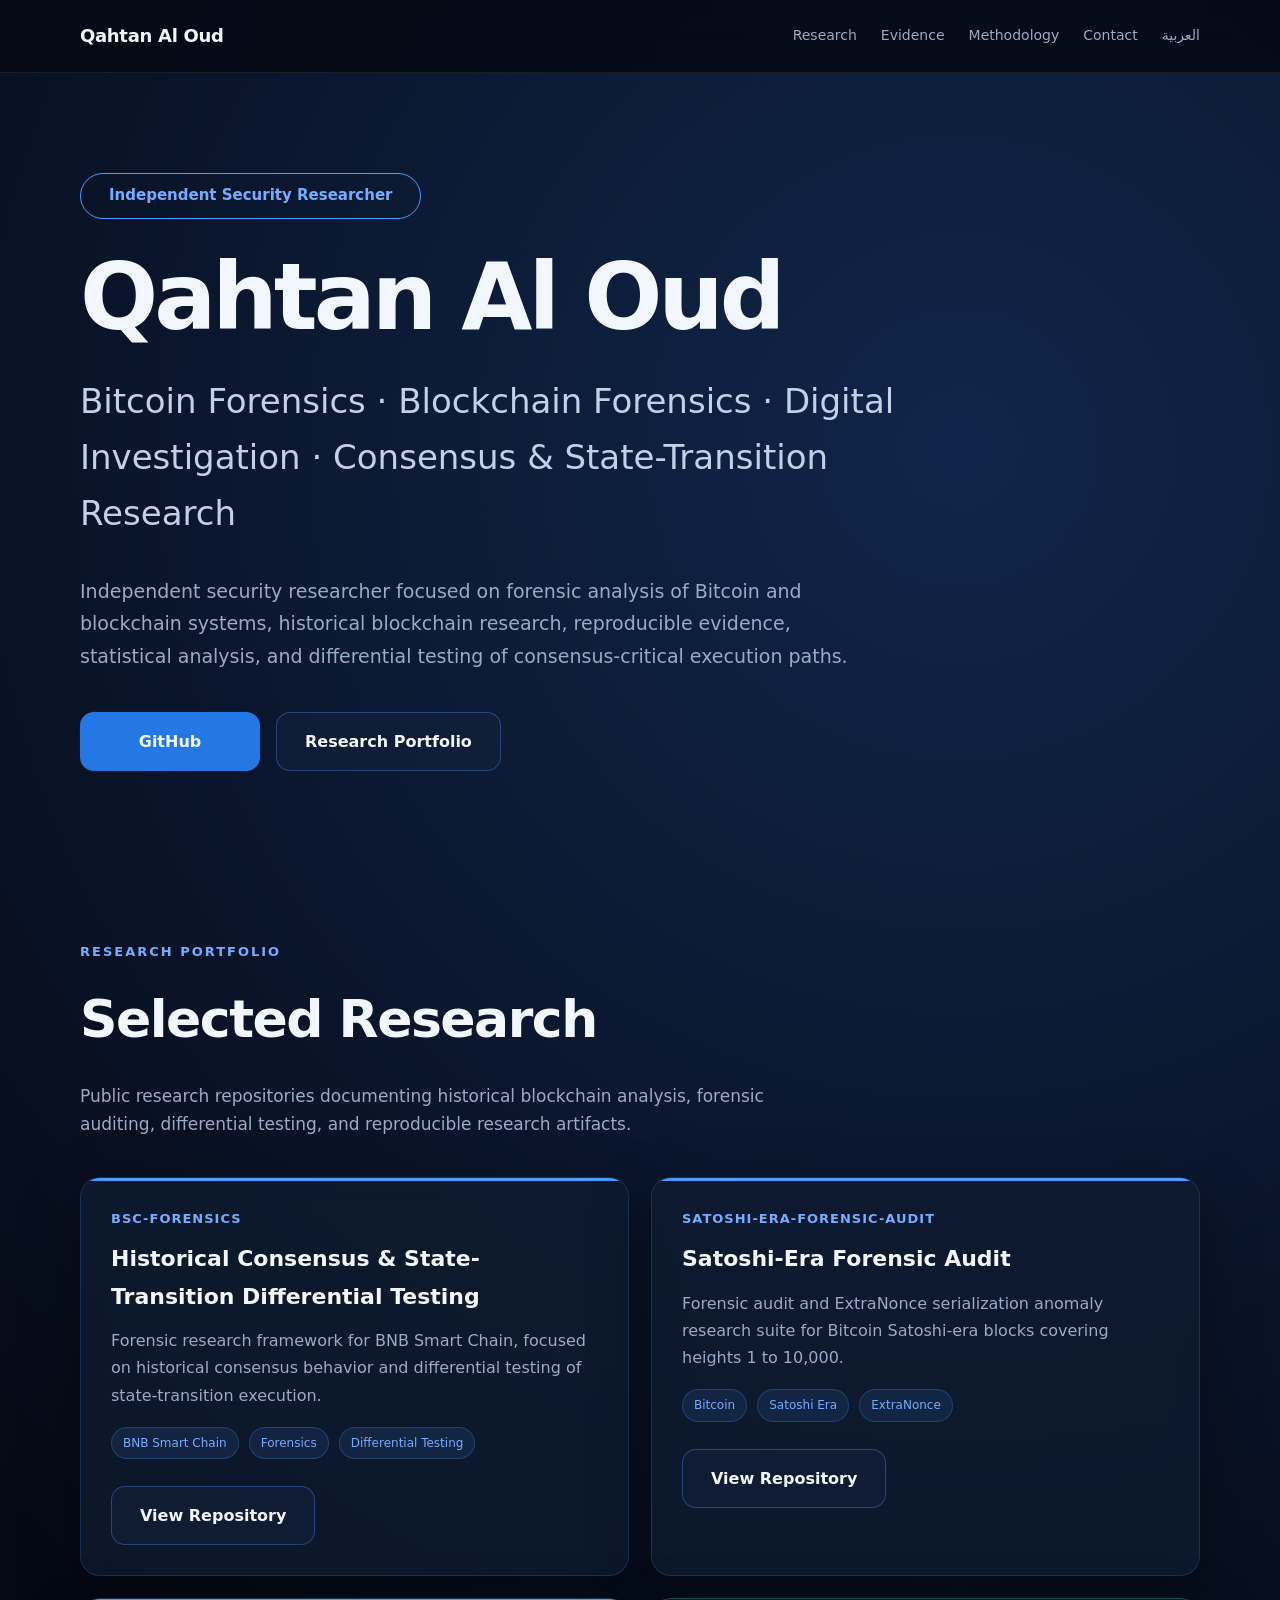
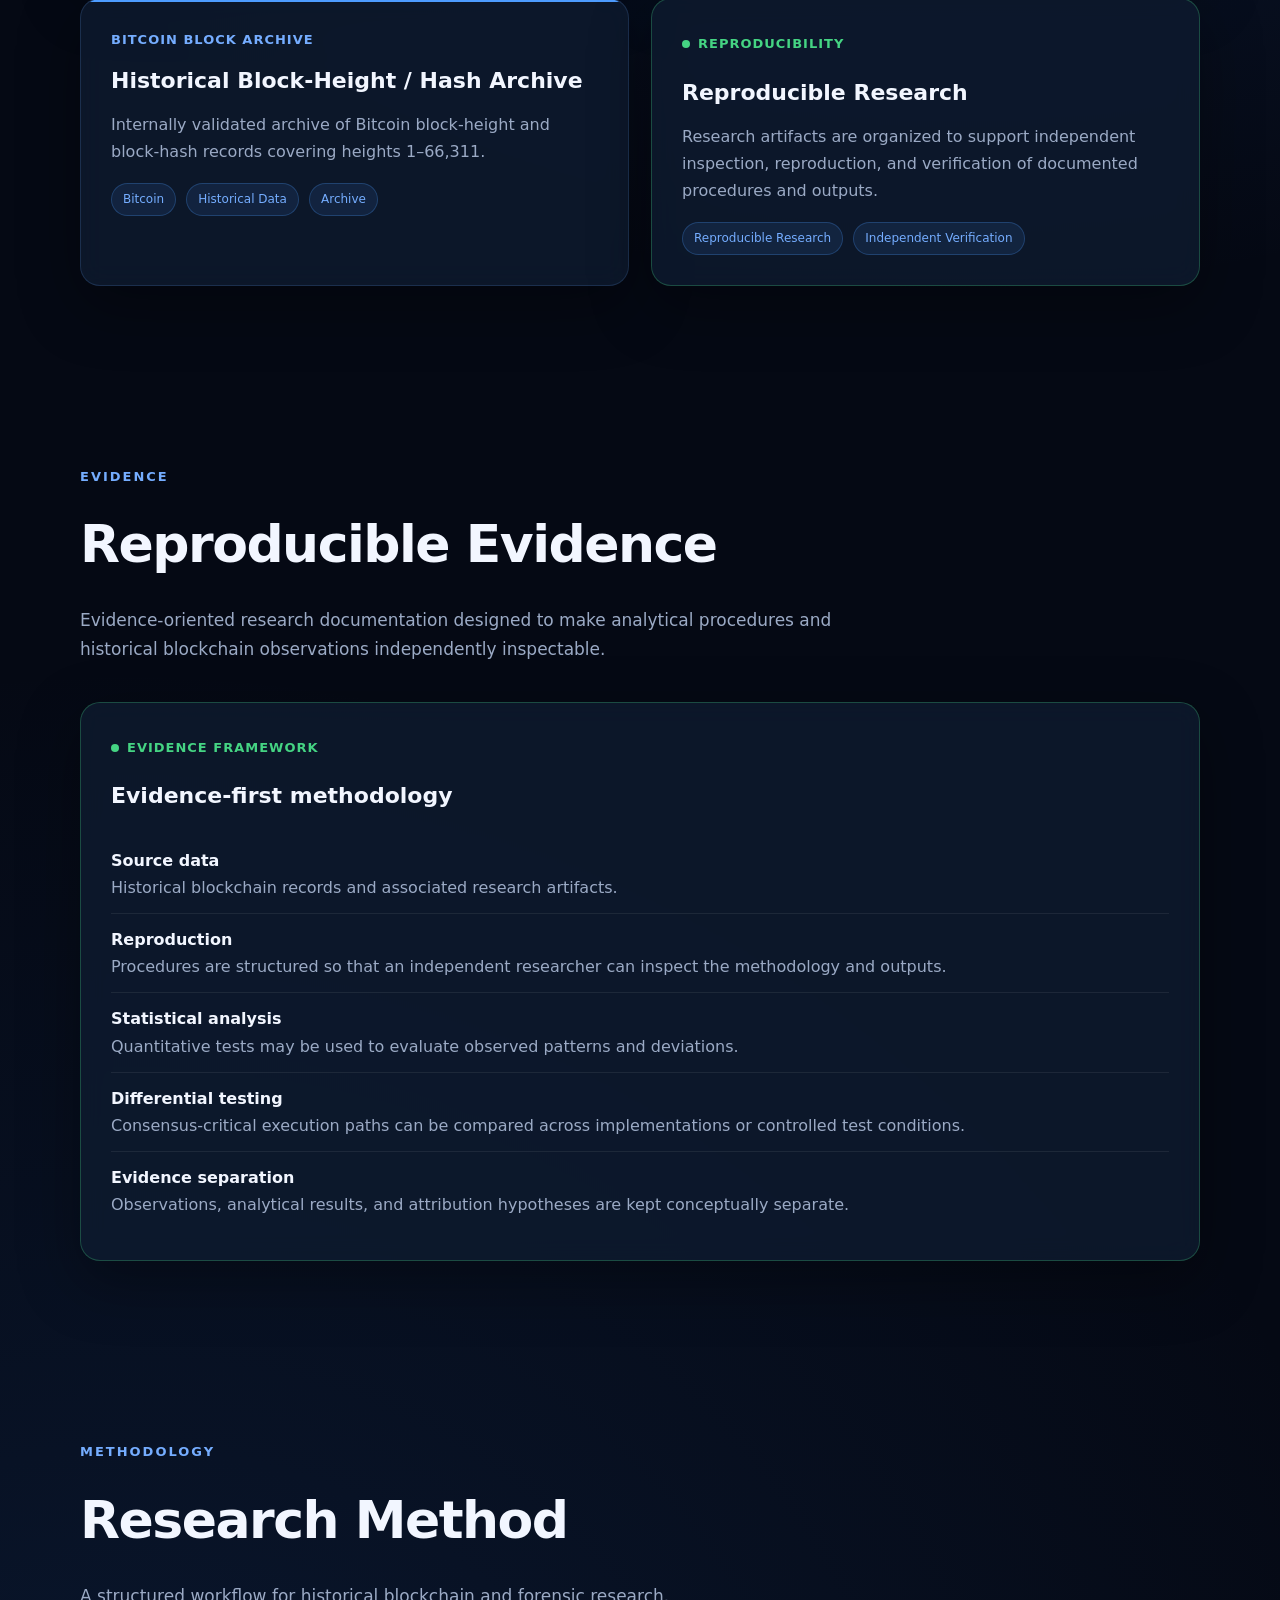
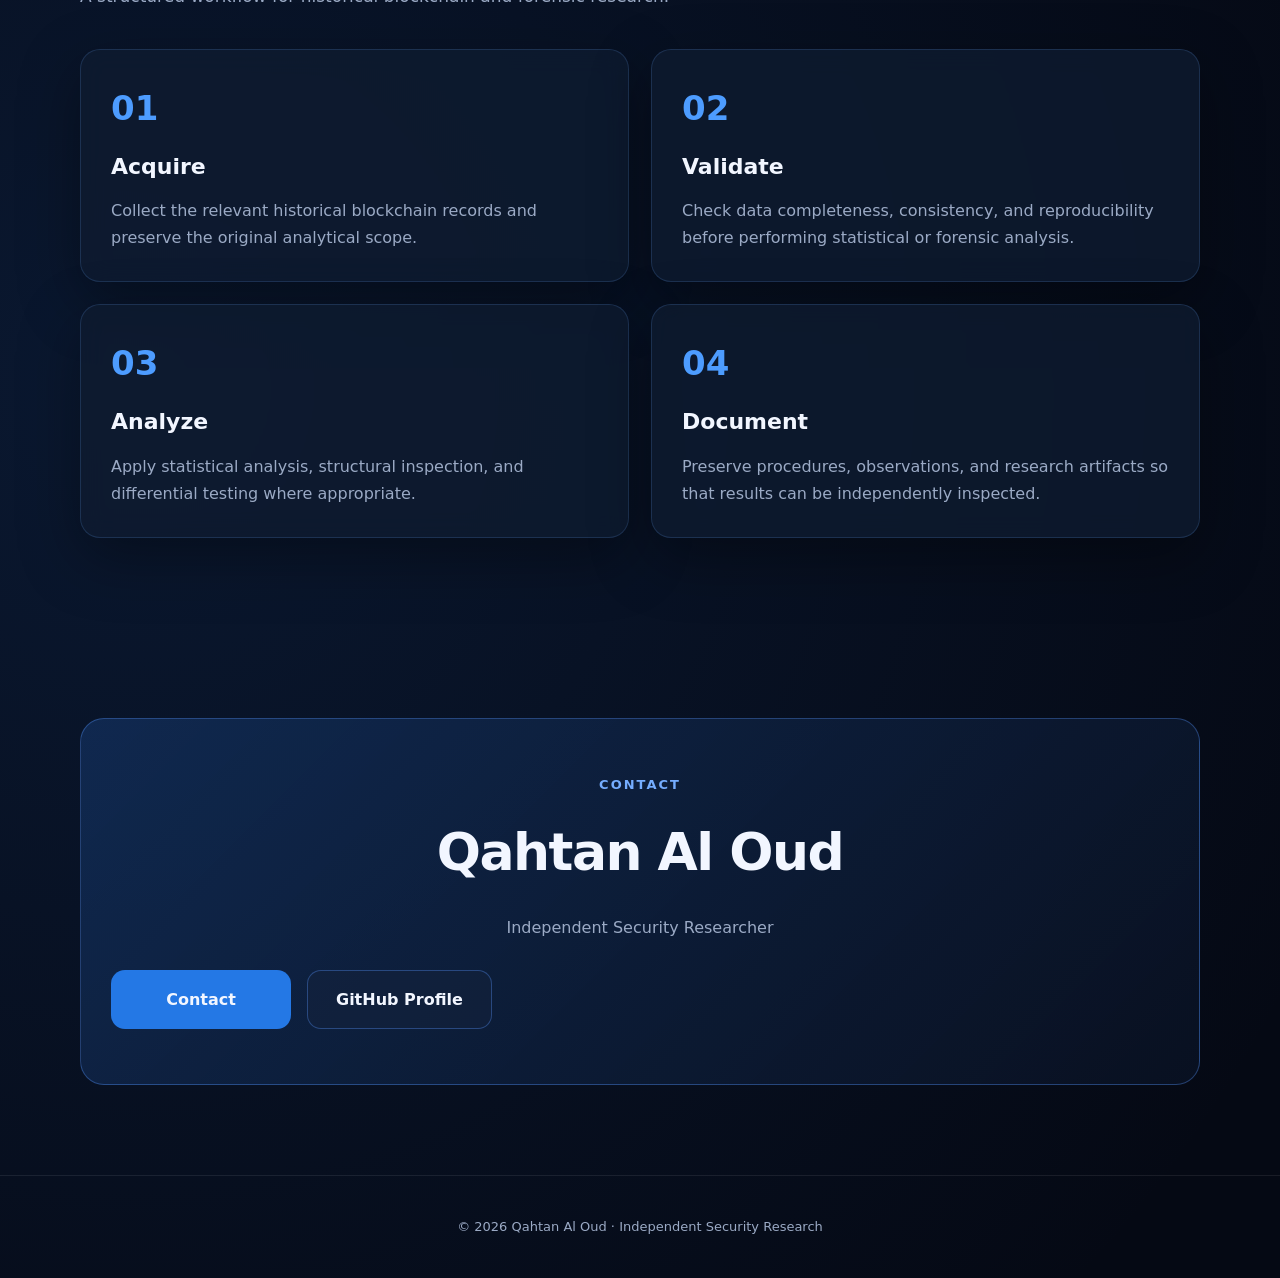
==== commit 9fb16a16: "Improve homepage language discovery and hreflang metadata" ====
--- a/index.html
+++ b/index.html
@@ -15,6 +15,9 @@
         content="Qahtan Al Oud, Bitcoin Forensics, Blockchain Forensics, Digital Investigation, Satoshi Era, BSC Forensics, Reproducible Evidence, Consensus Analysis, State Transition Research">
 
   <meta name="author" content="Qahtan Al Oud">
+  <link rel="alternate" hreflang="en" href="https://qahtan58.github.io/">
+  <link rel="alternate" hreflang="ar" href="https://qahtan58.github.io/ar/">
+  <link rel="alternate" hreflang="x-default" href="https://qahtan58.github.io/">
 
   <meta property="og:title"
         content="Qahtan Al Oud | Independent Security Researcher">
@@ -516,6 +519,7 @@
         <a href="#evidence">Evidence</a>
         <a href="#methodology">Methodology</a>
         <a href="#contact">Contact</a>
+        <a href="/ar/">العربية</a>
       </div>
 
     </div>
